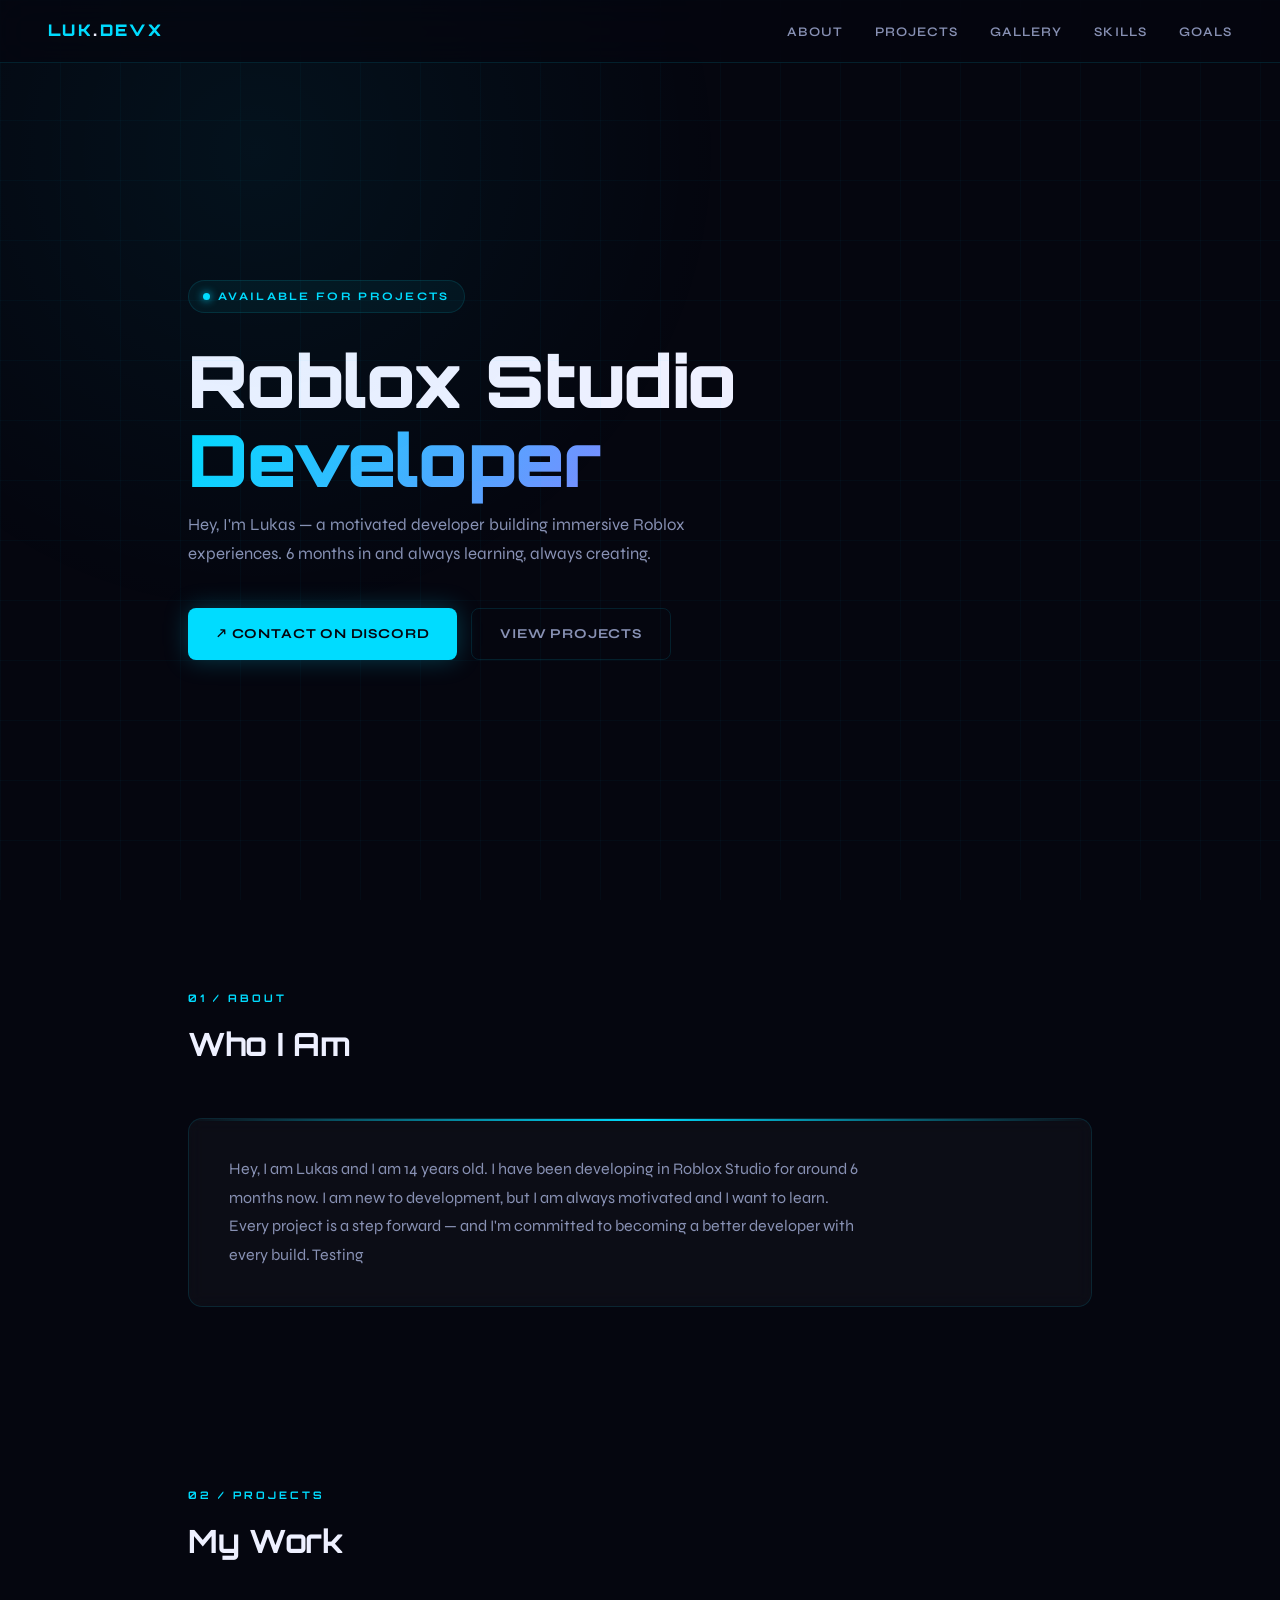
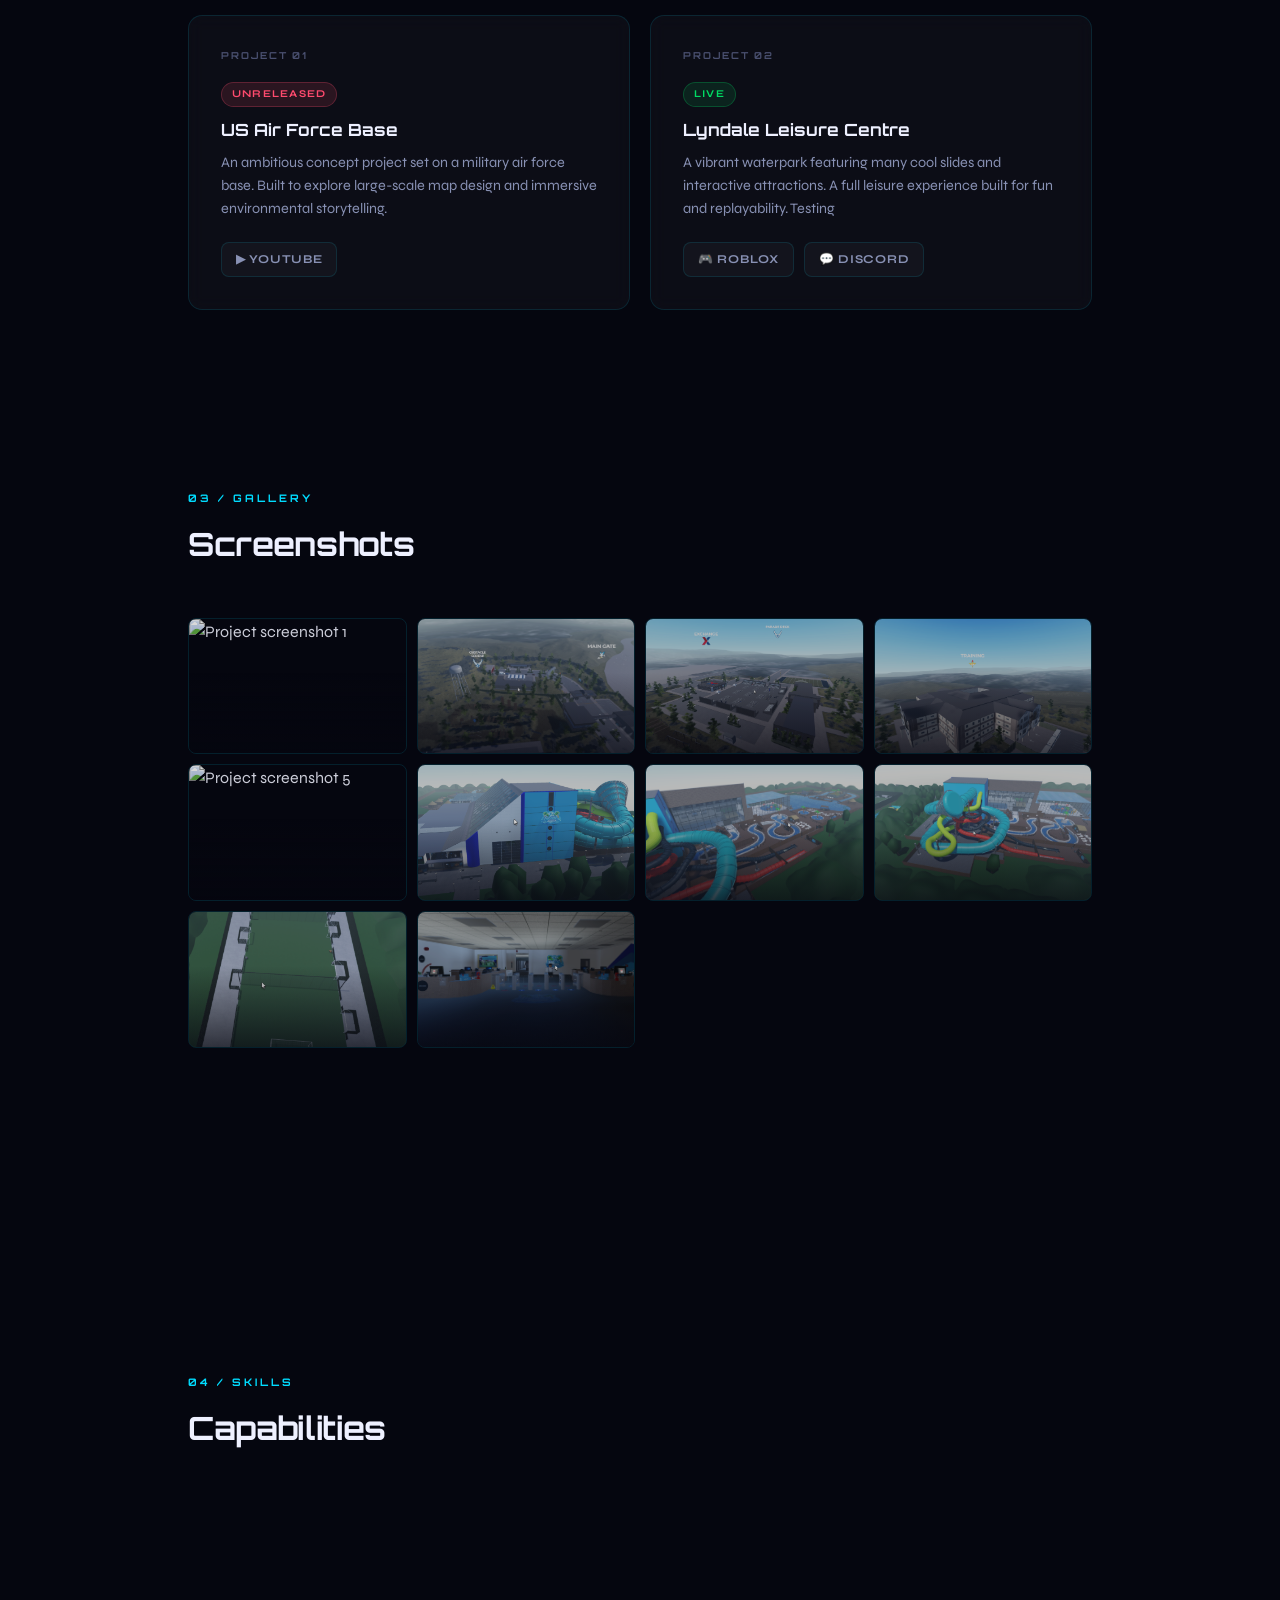
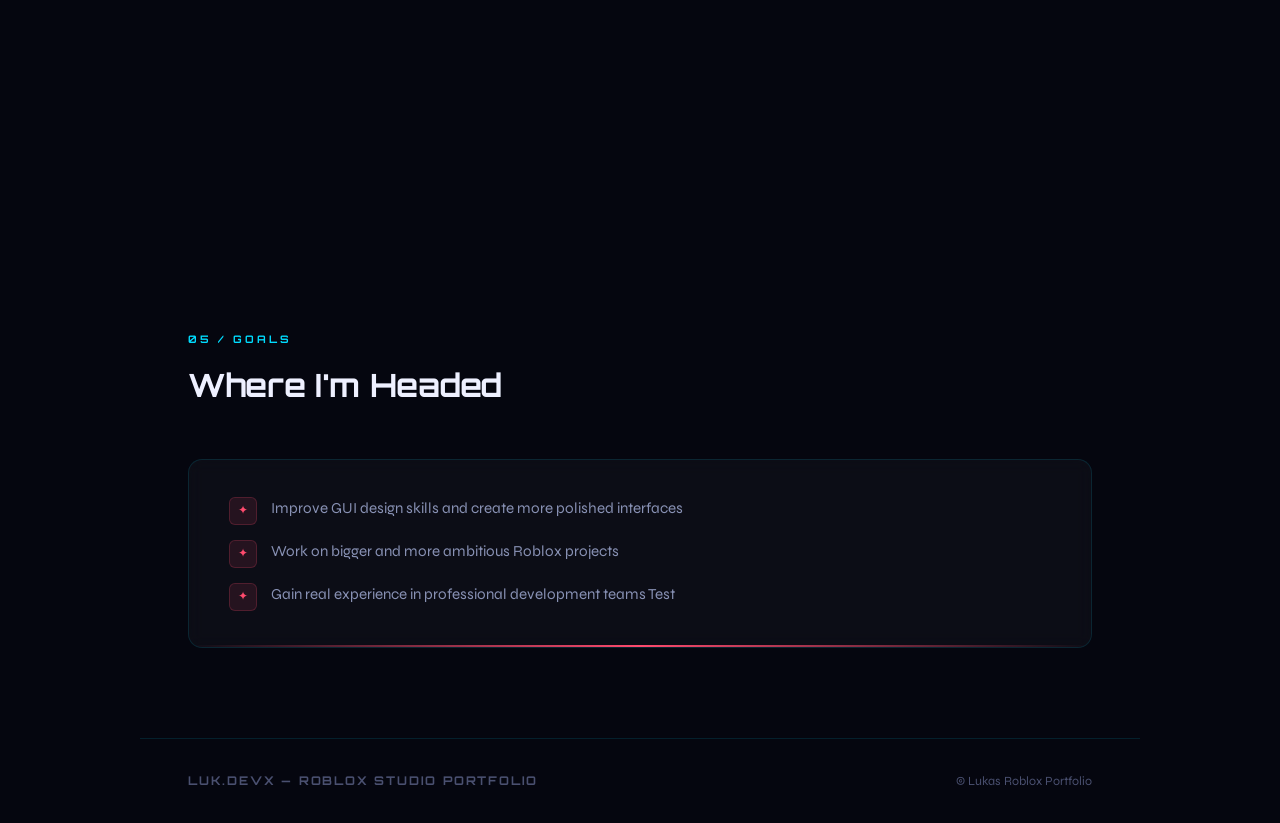
==== index.html @ 80e32799 "Admin Panel: update index.html — 30.5.2026, 16:37:38" ====
<!DOCTYPE html>
<html lang="en">
<head>
  <meta charset="UTF-8" />
  <meta name="viewport" content="width=device-width, initial-scale=1.0" />
  <title>LUK.DEVX</title>
  <link rel="stylesheet" href="styles.css" />
</head>
<body>

  <!-- Navigation -->
  <nav>
    <div class="nav-logo">LUK<span>.</span>DEVX</div>
    <ul class="nav-links">
      <li><a href="#about">About</a></li>
      <li><a href="#projects">Projects</a></li>
      <li><a href="#gallery">Gallery</a></li>
      <li><a href="#skills">Skills</a></li>
      <li><a href="#goals">Goals</a></li>
    </ul>
  </nav>

  <!-- Hero -->
  <div class="hero">
    <div class="hero-badge">Available for Projects</div>
    <h1>Roblox Studio<br><span class="highlight">Developer</span></h1>
    <p class="hero-sub">
      Hey, I'm Lukas — a motivated developer building immersive Roblox experiences.
      6 months in and always learning, always creating.
    </p>
    <div class="hero-cta">
      <a href="https://discord.com/users/1474121522376347861" target="_blank" class="btn btn-primary">
        ↗ Contact on Discord
      </a>
      <a href="#projects" class="btn btn-ghost">View Projects</a>
    </div>
  </div>

  <!-- About -->
  <section id="about">
    <div class="section-label">01 / About</div>
    <h2 class="section-title">Who I Am</h2>
    <div class="about-card reveal">
      <p>
        Hey, I am Lukas and I am 14 years old. I have been developing in Roblox Studio for around 6 months now. I am new to development, but I am always motivated and I want to learn. Every project is a step forward — and I'm committed to becoming a better developer with every build. Testing
      </p>
    </div>
  </section>

  <!-- Projects -->
  <section id="projects">
    <div class="section-label">02 / Projects</div>
    <h2 class="section-title">My Work</h2>
    <div class="projects-grid">

      <div class="project-card reveal">
        <div class="project-number">Project 01</div>
        <div class="project-status status-unreleased">Unreleased</div>
        <h3>US Air Force Base</h3>
        <p>An ambitious concept project set on a military air force base. Built to explore large-scale map design and immersive environmental storytelling.</p>
        <div class="project-links">
          <a href="https://youtu.be/t8nMdNApc6o?is=oT12YOR_n7XGS7JI" target="_blank" class="link-chip">▶ YouTube</a>
        </div>
      </div>

      <div class="project-card reveal">
        <div class="project-number">Project 02</div>
        <div class="project-status status-live">Live</div>
        <h3>Lyndale Leisure Centre</h3>
        <p>A vibrant waterpark featuring many cool slides and interactive attractions. A full leisure experience built for fun and replayability. Testing</p>
        <div class="project-links">
          <a href="https://www.roblox.com/share?code=e7cde0035ebd064c94f7192295b411d5&type=ExperienceDetails&stamp=1774806230069" target="_blank" class="link-chip">🎮 Roblox</a>
          <a href="https://discord.gg/x7XQ4q8MCt" target="_blank" class="link-chip">💬 Discord</a>
        </div>
      </div>

    </div>
  </section>

  <!-- Gallery -->
  <section id="gallery">
    <div class="section-label">03 / Gallery</div>
    <h2 class="section-title">Screenshots</h2>
    <div class="gallery-grid">
      <div class="gallery-item reveal" onclick="openLightbox('https://lukas-56376.github.io/Roblox_Studio_Portfolio/project1.png')">
        <img src="https://lukas-56376.github.io/Roblox_Studio_Portfolio/project1.png" alt="Project screenshot 1" loading="lazy" />
      </div>
      <div class="gallery-item reveal" onclick="openLightbox('https://lukas-56376.github.io/Roblox_Studio_Portfolio/project2.png')">
        <img src="https://lukas-56376.github.io/Roblox_Studio_Portfolio/project2.png" alt="Project screenshot 2" loading="lazy" />
      </div>
      <div class="gallery-item reveal" onclick="openLightbox('https://lukas-56376.github.io/Roblox_Studio_Portfolio/project3.png')">
        <img src="https://lukas-56376.github.io/Roblox_Studio_Portfolio/project3.png" alt="Project screenshot 3" loading="lazy" />
      </div>
      <div class="gallery-item reveal" onclick="openLightbox('https://lukas-56376.github.io/Roblox_Studio_Portfolio/project4.png')">
        <img src="https://lukas-56376.github.io/Roblox_Studio_Portfolio/project4.png" alt="Project screenshot 4" loading="lazy" />
      </div>
      <div class="gallery-item reveal" onclick="openLightbox('https://lukas-56376.github.io/Roblox_Studio_Portfolio/project5.png')">
        <img src="https://lukas-56376.github.io/Roblox_Studio_Portfolio/project5.png" alt="Project screenshot 5" loading="lazy" />
      </div>
      <div class="gallery-item reveal" onclick="openLightbox('https://lukas-56376.github.io/Roblox_Studio_Portfolio/project6.png')">
        <img src="https://lukas-56376.github.io/Roblox_Studio_Portfolio/project6.png" alt="Project screenshot 6" loading="lazy" />
      </div>
      <div class="gallery-item reveal" onclick="openLightbox('https://lukas-56376.github.io/Roblox_Studio_Portfolio/project7.png')">
        <img src="https://lukas-56376.github.io/Roblox_Studio_Portfolio/project7.png" alt="Project screenshot 7" loading="lazy" />
      </div>
      <div class="gallery-item reveal" onclick="openLightbox('https://lukas-56376.github.io/Roblox_Studio_Portfolio/project8.png')">
        <img src="https://lukas-56376.github.io/Roblox_Studio_Portfolio/project8.png" alt="Project screenshot 8" loading="lazy" />
      </div>
      <div class="gallery-item reveal" onclick="openLightbox('https://lukas-56376.github.io/Roblox_Studio_Portfolio/project9.png')">
        <img src="https://lukas-56376.github.io/Roblox_Studio_Portfolio/project9.png" alt="Project screenshot 9" loading="lazy" />
      </div>
      <div class="gallery-item reveal" onclick="openLightbox('https://lukas-56376.github.io/Roblox_Studio_Portfolio/project10.png')">
        <img src="https://lukas-56376.github.io/Roblox_Studio_Portfolio/project10.png" alt="Project screenshot 10" loading="lazy" />
      </div>
      <div class="gallery-item reveal" onclick="openLightbox('https://lukas-56376.github.io/Roblox_Studio_Portfolio/project11.png')">
        <img src="https://lukas-56376.github.io/Roblox_Studio_Portfolio/project11.png" alt="Project screenshot 11" loading="lazy" />
      </div>
      <div class="gallery-item reveal" onclick="openLightbox('https://lukas-56376.github.io/Roblox_Studio_Portfolio/project12.png')">
        <img src="https://lukas-56376.github.io/Roblox_Studio_Portfolio/project12.png" alt="Project screenshot 12" loading="lazy" />
      </div>
      <div class="gallery-item reveal" onclick="openLightbox('[data-uri]')">
        <img src="[data-uri]" alt="Project screenshot 13" loading="lazy" />
      </div>
    </div>
  </section>

  <!-- Skills -->
  <section id="skills">
    <div class="section-label">04 / Skills</div>
    <h2 class="section-title">Capabilities</h2>
    <div class="skills-layout">

      <div class="skills-group reveal">
        <h3>Core Skills</h3>
        <div class="skill-list">
          <div class="skill-item">Building</div>
          <div class="skill-item">Scripting</div>
          <div class="skill-item">Bug Fixing</div>
          <div class="skill-item">GUI Creation</div>
          <div class="skill-item">Test</div>
        </div>
      </div>

      <div class="skills-group reveal">
        <h3>Systems Setup</h3>
        <div class="system-tags">
          <span class="system-tag">Adonis</span>
          <span class="system-tag">DRS</span>
          <span class="system-tag">JSM</span>
          <span class="system-tag">EAS</span>
          <span class="system-tag">Ing</span>
        </div>
      </div>

    </div>
  </section>

  <!-- Goals -->
  <section id="goals">
    <div class="section-label">05 / Goals</div>
    <h2 class="section-title">Where I'm Headed</h2>
    <div class="goals-card reveal">
      <div class="goals-list">
        <div class="goal-item">
          <div class="goal-icon">✦</div>
          Improve GUI design skills and create more polished interfaces
        </div>
        <div class="goal-item">
          <div class="goal-icon">✦</div>
          Work on bigger and more ambitious Roblox projects
        </div>
        <div class="goal-item">
          <div class="goal-icon">✦</div>
          Gain real experience in professional development teams Test
        </div>
      </div>
    </div>
  </section>

  <!-- Footer -->
  <footer>
    <div class="footer-logo">LUK.DEVX — Roblox Studio Portfolio</div>
    <div class="footer-copy">© Lukas Roblox Portfolio</div>
  </footer>

  <!-- Lightbox -->
  <div class="lightbox" id="lightbox" onclick="closeLightbox()">
    <button class="lightbox-close" onclick="closeLightbox()">✕</button>
    <img id="lightbox-img" src="" alt="Gallery image" />
  </div>

  <script>
    // Scroll reveal
    const observer = new IntersectionObserver((entries) => {
      entries.forEach((e, i) => {
        if (e.isIntersecting) {
          setTimeout(() => e.target.classList.add('visible'), i * 60);
        }
      });
    }, { threshold: 0.1 });

    document.querySelectorAll('.reveal').forEach(el => observer.observe(el));

    // Lightbox
    function openLightbox(src) {
      document.getElementById('lightbox-img').src = src;
      document.getElementById('lightbox').classList.add('active');
    }
    function closeLightbox() {
      document.getElementById('lightbox').classList.remove('active');
    }
    document.addEventListener('keydown', e => {
      if (e.key === 'Escape') closeLightbox();
    });
  </script>

</body>
</html>
---- styles.css ----
@import url('https://fonts.googleapis.com/css2?family=Orbitron:wght@400;600;700;900&family=Syne:wght@400;500;600;700&display=swap');

/* ── Variables ── */
:root {
  --bg-primary: #05060f;
  --bg-secondary: #0c0e1e;
  --bg-card: rgba(255, 255, 255, 0.03);
  --border: rgba(0, 220, 255, 0.12);
  --accent: #00dcff;
  --accent-2: #ff4b6e;
  --accent-glow: rgba(0, 220, 255, 0.25);
  --text-primary: #eef0ff;
  --text-secondary: #8891b4;
  --text-muted: #4a5070;
  --radius: 14px;
  --radius-sm: 8px;
}

/* ── Reset & Base ── */
*, *::before, *::after { box-sizing: border-box; margin: 0; padding: 0; }
html { scroll-behavior: smooth; }
body {
  font-family: 'Syne', sans-serif;
  background-color: var(--bg-primary);
  color: var(--text-primary);
  overflow-x: hidden;
  line-height: 1.6;
}

/* ── Background Grid ── */
body::before {
  content: '';
  position: fixed;
  inset: 0;
  background-image:
    linear-gradient(rgba(0, 220, 255, 0.03) 1px, transparent 1px),
    linear-gradient(90deg, rgba(0, 220, 255, 0.03) 1px, transparent 1px);
  background-size: 60px 60px;
  pointer-events: none;
  z-index: 0;
}

body::after {
  content: '';
  position: fixed;
  top: -40%;
  left: -20%;
  width: 80vw;
  height: 80vw;
  background: radial-gradient(circle, rgba(0, 220, 255, 0.06) 0%, transparent 65%);
  pointer-events: none;
  z-index: 0;
  animation: pulse-orb 8s ease-in-out infinite alternate;
}

@keyframes pulse-orb {
  from { transform: translate(0, 0) scale(1); }
  to   { transform: translate(5%, 8%) scale(1.1); }
}

/* ── Navigation ── */
nav {
  position: fixed;
  top: 0; left: 0; right: 0;
  z-index: 100;
  display: flex;
  align-items: center;
  justify-content: space-between;
  padding: 18px 48px;
  background: rgba(5, 6, 15, 0.75);
  backdrop-filter: blur(18px);
  border-bottom: 1px solid var(--border);
}

.nav-logo {
  font-family: 'Orbitron', sans-serif;
  font-weight: 900;
  font-size: 1rem;
  letter-spacing: 0.15em;
  color: var(--accent);
  text-transform: uppercase;
}
.nav-logo span { color: var(--text-primary); }

.nav-links { display: flex; gap: 32px; list-style: none; }
.nav-links a {
  font-size: 0.82rem;
  font-weight: 600;
  letter-spacing: 0.08em;
  text-transform: uppercase;
  color: var(--text-secondary);
  text-decoration: none;
  transition: color 0.2s;
}
.nav-links a:hover { color: var(--accent); }

/* ── Hero ── */
.hero {
  min-height: 100vh;
  display: flex;
  flex-direction: column;
  justify-content: center;
  padding: 120px 48px 80px;
  max-width: 1000px;
  margin: 0 auto;
}

.hero-badge {
  display: inline-flex;
  align-items: center;
  gap: 8px;
  font-size: 0.72rem;
  font-weight: 700;
  letter-spacing: 0.2em;
  text-transform: uppercase;
  color: var(--accent);
  border: 1px solid var(--border);
  padding: 6px 14px;
  border-radius: 100px;
  margin-bottom: 28px;
  width: fit-content;
  background: rgba(0, 220, 255, 0.05);
}
.hero-badge::before {
  content: '';
  width: 7px; height: 7px;
  border-radius: 50%;
  background: var(--accent);
  box-shadow: 0 0 8px var(--accent);
  animation: blink 2s ease-in-out infinite;
}

@keyframes blink {
  0%, 100% { opacity: 1; }
  50% { opacity: 0.2; }
}

.hero h1 {
  font-family: 'Orbitron', sans-serif;
  font-size: clamp(2.4rem, 6vw, 4.5rem);
  font-weight: 900;
  line-height: 1.1;
  letter-spacing: -0.01em;
  margin-bottom: 12px;
}
.hero h1 .highlight {
  color: transparent;
  -webkit-background-clip: text;
  background-clip: text;
  background-image: linear-gradient(120deg, var(--accent), #7b8cff);
}
.hero-sub {
  font-size: 1.05rem;
  color: var(--text-secondary);
  max-width: 520px;
  margin-bottom: 40px;
  line-height: 1.7;
}

.btn {
  display: inline-flex;
  align-items: center;
  gap: 8px;
  font-family: 'Syne', sans-serif;
  font-size: 0.85rem;
  font-weight: 700;
  letter-spacing: 0.06em;
  text-transform: uppercase;
  text-decoration: none;
  padding: 14px 28px;
  border-radius: var(--radius-sm);
  transition: all 0.25s;
  cursor: pointer;
  position: relative;
  z-index: 2;
}
.btn-primary {
  background: var(--accent);
  color: var(--bg-primary);
  box-shadow: 0 0 24px var(--accent-glow);
}
.btn-primary:hover {
  background: #33e5ff;
  box-shadow: 0 0 40px var(--accent-glow);
  transform: translateY(-2px);
}
.btn-ghost {
  border: 1px solid var(--border);
  color: var(--text-secondary);
  background: transparent;
}
.btn-ghost:hover {
  border-color: var(--accent);
  color: var(--accent);
  transform: translateY(-2px);
}
.hero-cta { display: flex; gap: 14px; flex-wrap: wrap; }

/* ── Sections ── */
section {
  padding: 90px 48px;
  max-width: 1000px;
  margin: 0 auto;
}
.section-label {
  font-family: 'Orbitron', sans-serif;
  font-size: 0.65rem;
  font-weight: 700;
  letter-spacing: 0.3em;
  text-transform: uppercase;
  color: var(--accent);
  margin-bottom: 12px;
}
.section-title {
  font-family: 'Orbitron', sans-serif;
  font-size: clamp(1.5rem, 3vw, 2rem);
  font-weight: 700;
  margin-bottom: 48px;
  letter-spacing: -0.01em;
}

/* ── About Card ── */
.about-card {
  background: var(--bg-card);
  border: 1px solid var(--border);
  border-radius: var(--radius);
  padding: 36px 40px;
  backdrop-filter: blur(8px);
  position: relative;
  overflow: hidden;
}
.about-card::before {
  content: '';
  position: absolute;
  top: 0; left: 0; right: 0;
  height: 2px;
  background: linear-gradient(90deg, transparent, var(--accent), transparent);
  pointer-events: none;
}
.about-card p {
  font-size: 1rem;
  color: var(--text-secondary);
  line-height: 1.8;
  max-width: 640px;
}

/* ── Projects ── */
.projects-grid {
  display: grid;
  grid-template-columns: repeat(auto-fit, minmax(300px, 1fr));
  gap: 20px;
}

.project-card {
  background: var(--bg-card);
  border: 1px solid var(--border);
  border-radius: var(--radius);
  padding: 32px;
  backdrop-filter: blur(8px);
  transition: border-color 0.3s, transform 0.3s, box-shadow 0.3s;
  position: relative;
  overflow: hidden;
}

/* FIX: pointer-events: none verhindert, dass das Overlay Klicks blockiert */
.project-card::after {
  content: '';
  position: absolute;
  inset: 0;
  background: radial-gradient(circle at 50% 0%, rgba(0, 220, 255, 0.06), transparent 70%);
  opacity: 0;
  transition: opacity 0.4s;
  pointer-events: none;
}
.project-card:hover {
  border-color: rgba(0, 220, 255, 0.35);
  transform: translateY(-4px);
  box-shadow: 0 20px 60px rgba(0, 0, 0, 0.4);
}
.project-card:hover::after { opacity: 1; }

.project-number {
  font-family: 'Orbitron', sans-serif;
  font-size: 0.6rem;
  font-weight: 700;
  letter-spacing: 0.2em;
  color: var(--text-muted);
  text-transform: uppercase;
  margin-bottom: 16px;
}
.project-status {
  display: inline-block;
  font-size: 0.65rem;
  font-weight: 700;
  letter-spacing: 0.12em;
  text-transform: uppercase;
  padding: 3px 10px;
  border-radius: 100px;
  margin-bottom: 12px;
}
.status-unreleased {
  background: rgba(255, 75, 110, 0.12);
  color: var(--accent-2);
  border: 1px solid rgba(255, 75, 110, 0.25);
}
.status-live {
  background: rgba(0, 220, 100, 0.1);
  color: #00dc64;
  border: 1px solid rgba(0, 220, 100, 0.25);
}
.project-card h3 {
  font-family: 'Orbitron', sans-serif;
  font-size: 1.05rem;
  font-weight: 700;
  margin-bottom: 10px;
  line-height: 1.3;
}
.project-card p {
  font-size: 0.9rem;
  color: var(--text-secondary);
  margin-bottom: 22px;
  line-height: 1.6;
}

/* FIX: z-index: 2 stellt sicher, dass Links über dem Overlay liegen */
.project-links {
  display: flex;
  gap: 10px;
  flex-wrap: wrap;
  position: relative;
  z-index: 2;
}

.link-chip {
  display: inline-flex;
  align-items: center;
  gap: 6px;
  font-size: 0.75rem;
  font-weight: 700;
  letter-spacing: 0.06em;
  text-transform: uppercase;
  text-decoration: none;
  padding: 7px 14px;
  border-radius: var(--radius-sm);
  border: 1px solid var(--border);
  color: var(--text-secondary);
  background: rgba(255,255,255,0.03);
  transition: all 0.2s;
  cursor: pointer;
  position: relative;
  z-index: 2;
}
.link-chip:hover {
  border-color: var(--accent);
  color: var(--accent);
  background: rgba(0, 220, 255, 0.07);
}

/* ── Gallery ── */
.gallery-grid {
  display: grid;
  grid-template-columns: repeat(4, 1fr);
  gap: 10px;
}
.gallery-item {
  aspect-ratio: 16/10;
  border-radius: var(--radius-sm);
  overflow: hidden;
  border: 1px solid var(--border);
  position: relative;
  cursor: pointer;
}
.gallery-item img {
  width: 100%; height: 100%;
  object-fit: cover;
  transition: transform 0.5s ease, filter 0.4s;
  filter: brightness(0.85) saturate(0.9);
}
.gallery-item:hover img {
  transform: scale(1.07);
  filter: brightness(1) saturate(1.1);
}
.gallery-item::after {
  content: '';
  position: absolute;
  inset: 0;
  background: linear-gradient(180deg, transparent 40%, rgba(5,6,15,0.7) 100%);
  pointer-events: none;
}

/* ── Skills ── */
.skills-layout {
  display: grid;
  grid-template-columns: 1fr 1fr;
  gap: 20px;
}
.skills-group {
  background: var(--bg-card);
  border: 1px solid var(--border);
  border-radius: var(--radius);
  padding: 28px 32px;
  backdrop-filter: blur(8px);
}
.skills-group h3 {
  font-family: 'Orbitron', sans-serif;
  font-size: 0.7rem;
  font-weight: 700;
  letter-spacing: 0.25em;
  text-transform: uppercase;
  color: var(--accent);
  margin-bottom: 18px;
}
.skill-list { display: flex; flex-direction: column; gap: 10px; }
.skill-item {
  display: flex;
  align-items: center;
  gap: 12px;
  font-size: 0.9rem;
  color: var(--text-secondary);
  font-weight: 500;
}
.skill-item::before {
  content: '';
  width: 6px; height: 6px;
  border-radius: 50%;
  background: var(--accent);
  flex-shrink: 0;
  box-shadow: 0 0 8px var(--accent);
}
.system-tags { display: flex; flex-wrap: wrap; gap: 8px; margin-top: 4px; }
.system-tag {
  font-size: 0.8rem;
  font-weight: 700;
  letter-spacing: 0.08em;
  padding: 6px 14px;
  border-radius: var(--radius-sm);
  background: rgba(123, 140, 255, 0.1);
  border: 1px solid rgba(123, 140, 255, 0.2);
  color: #9aaeff;
}

/* ── Goals ── */
.goals-card {
  background: var(--bg-card);
  border: 1px solid var(--border);
  border-radius: var(--radius);
  padding: 36px 40px;
  backdrop-filter: blur(8px);
  position: relative;
  overflow: hidden;
}
.goals-card::before {
  content: '';
  position: absolute;
  bottom: 0; left: 0; right: 0;
  height: 2px;
  background: linear-gradient(90deg, transparent, var(--accent-2), transparent);
  pointer-events: none;
}
.goals-list { display: flex; flex-direction: column; gap: 14px; }
.goal-item {
  display: flex;
  align-items: flex-start;
  gap: 14px;
  font-size: 0.95rem;
  color: var(--text-secondary);
  line-height: 1.6;
}
.goal-icon {
  width: 28px; height: 28px;
  border-radius: 6px;
  background: rgba(255, 75, 110, 0.1);
  border: 1px solid rgba(255, 75, 110, 0.2);
  display: flex;
  align-items: center;
  justify-content: center;
  font-size: 0.75rem;
  flex-shrink: 0;
  margin-top: 1px;
  color: var(--accent-2);
}

/* ── Footer ── */
footer {
  border-top: 1px solid var(--border);
  padding: 32px 48px;
  max-width: 1000px;
  margin: 0 auto;
  display: flex;
  align-items: center;
  justify-content: space-between;
  flex-wrap: wrap;
  gap: 12px;
}
.footer-logo {
  font-family: 'Orbitron', sans-serif;
  font-size: 0.75rem;
  font-weight: 700;
  letter-spacing: 0.15em;
  color: var(--text-muted);
  text-transform: uppercase;
}
.footer-copy { font-size: 0.78rem; color: var(--text-muted); }

/* ── Lightbox ── */
.lightbox {
  display: none;
  position: fixed;
  inset: 0;
  z-index: 200;
  background: rgba(5, 6, 15, 0.95);
  backdrop-filter: blur(16px);
  align-items: center;
  justify-content: center;
}
.lightbox.active { display: flex; }
.lightbox img {
  max-width: 90vw;
  max-height: 85vh;
  border-radius: var(--radius);
  border: 1px solid var(--border);
  object-fit: contain;
}
.lightbox-close {
  position: absolute;
  top: 24px; right: 28px;
  font-size: 1.5rem;
  color: var(--text-secondary);
  cursor: pointer;
  background: none;
  border: none;
  line-height: 1;
  transition: color 0.2s;
}
.lightbox-close:hover { color: var(--accent); }

/* ── Reveal Animation ── */
.reveal {
  opacity: 0;
  transform: translateY(28px);
  transition: opacity 0.7s ease, transform 0.7s ease;
}
.reveal.visible { opacity: 1; transform: translateY(0); }

/* ── Responsive ── */
@media (max-width: 768px) {
  nav { padding: 16px 22px; }
  .nav-links { display: none; }
  .hero { padding: 110px 22px 60px; }
  section { padding: 60px 22px; }
  .gallery-grid { grid-template-columns: repeat(2, 1fr); }
  .skills-layout { grid-template-columns: 1fr; }
  footer { padding: 28px 22px; }
}
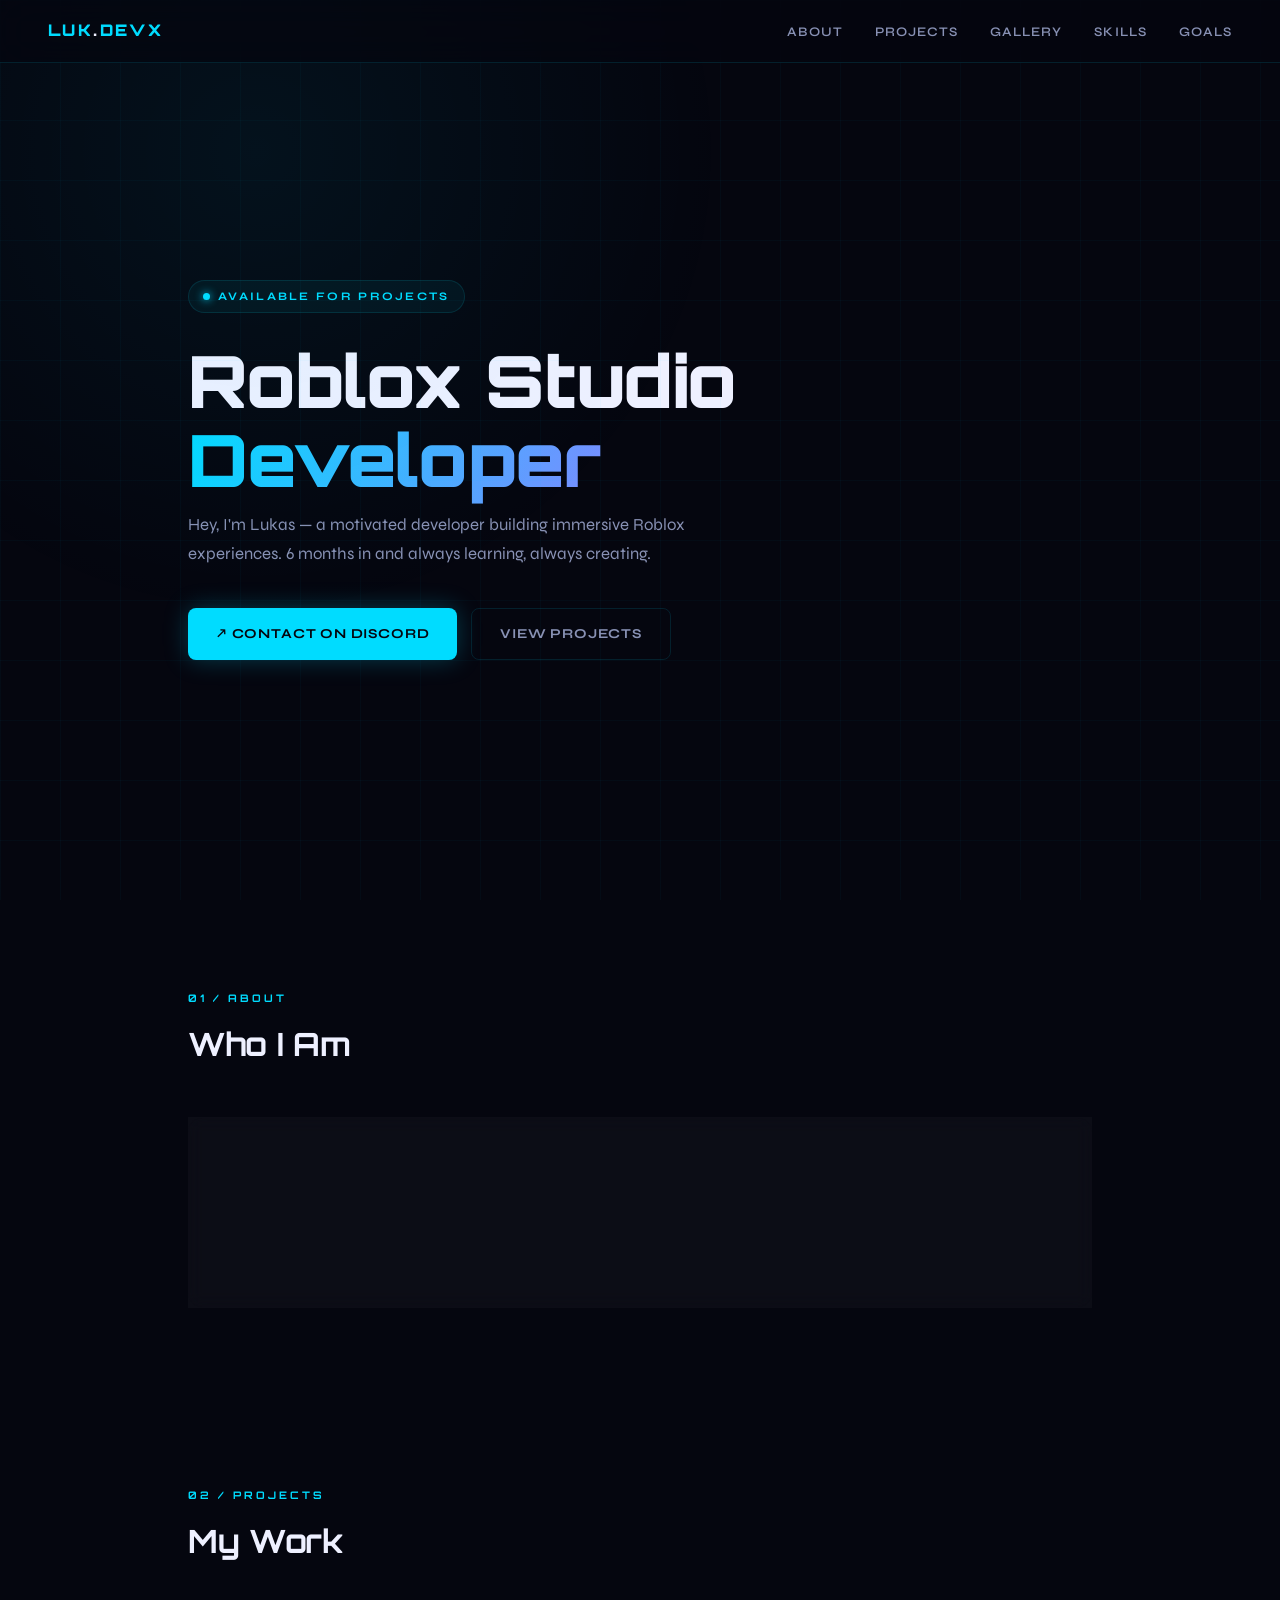
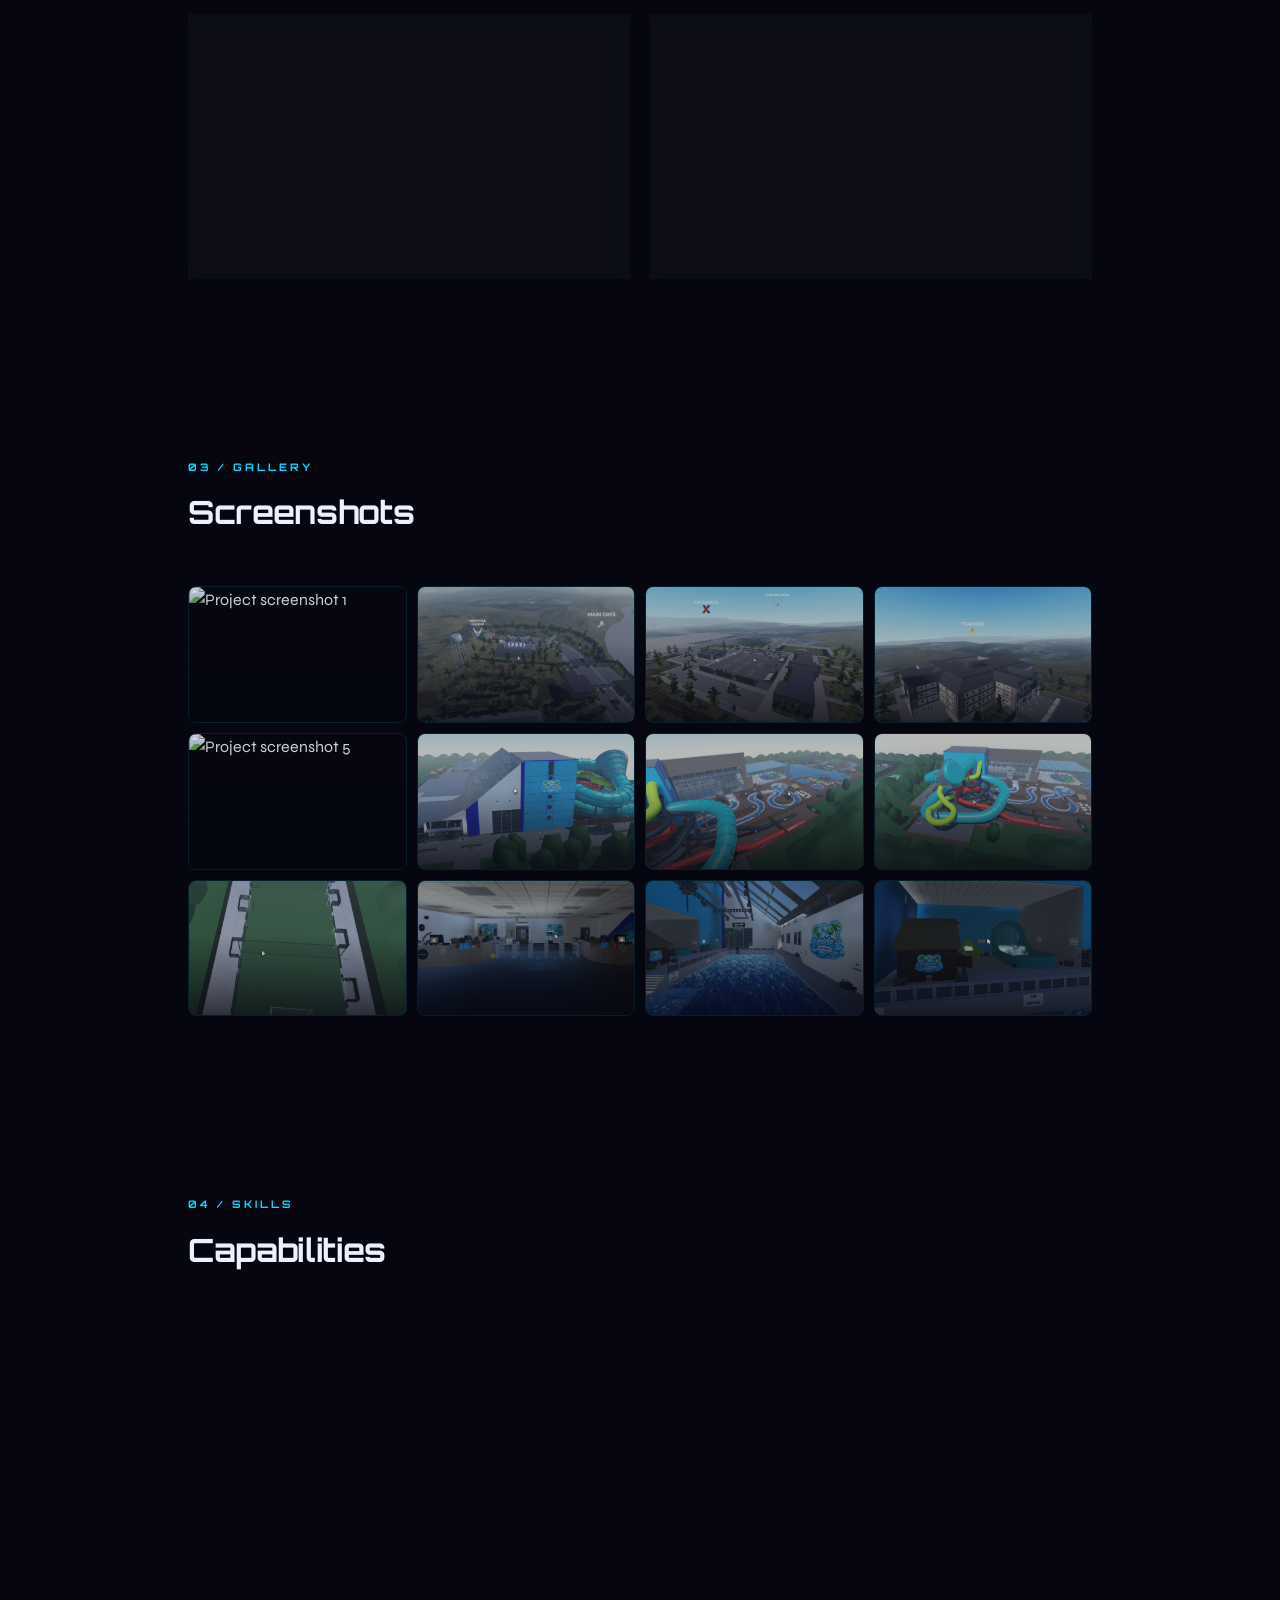
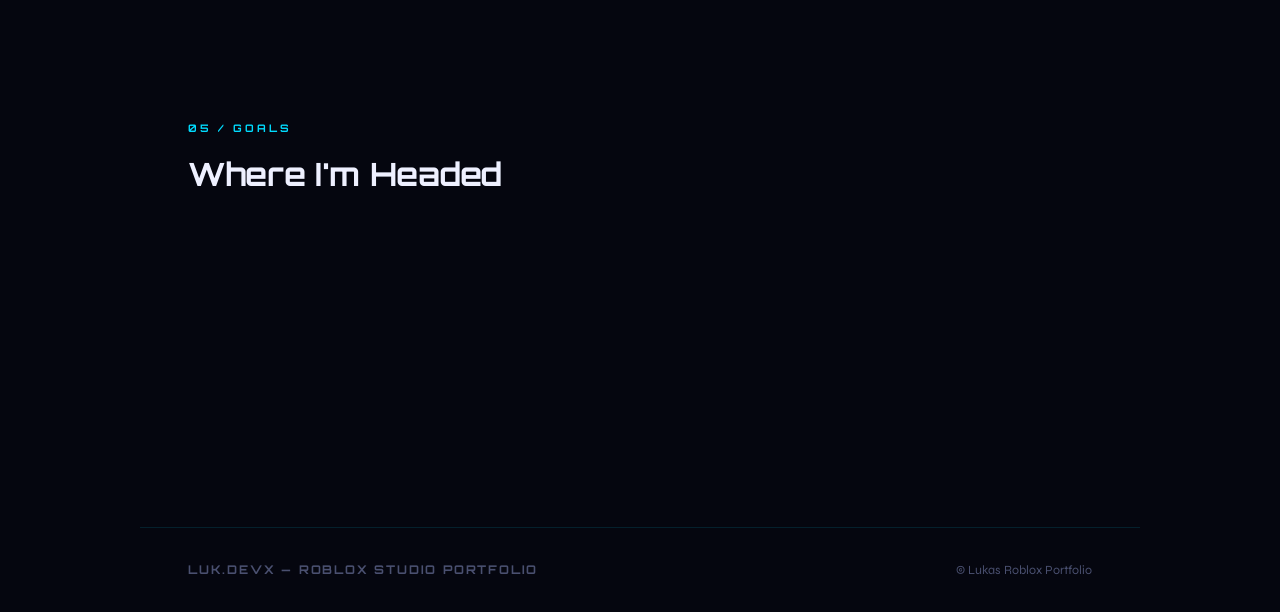
==== commit 89e52e27: "Admin Panel: update index.html — 30.5.2026, 16:40:43" ====
--- a/index.html
+++ b/index.html
@@ -42,7 +42,7 @@
     <h2 class="section-title">Who I Am</h2>
     <div class="about-card reveal">
       <p>
-        Hey, I am Lukas and I am 14 years old. I have been developing in Roblox Studio for around 6 months now. I am new to development, but I am always motivated and I want to learn. Every project is a step forward — and I'm committed to becoming a better developer with every build. Testing
+        Hey, I am Lukas and I am 14 years old. I have been developing in Roblox Studio for around 6 months now. I am new to development, but I am always motivated and I want to learn. Every project is a step forward — and I'm committed to becoming a better developer with every build.
       </p>
     </div>
   </section>
@@ -54,7 +54,7 @@
     <div class="projects-grid">
 
       <div class="project-card reveal">
-        <div class="project-number">Project 01</div>
+        
         <div class="project-status status-unreleased">Unreleased</div>
         <h3>US Air Force Base</h3>
         <p>An ambitious concept project set on a military air force base. Built to explore large-scale map design and immersive environmental storytelling.</p>
@@ -64,10 +64,10 @@
       </div>
 
       <div class="project-card reveal">
-        <div class="project-number">Project 02</div>
+        
         <div class="project-status status-live">Live</div>
         <h3>Lyndale Leisure Centre</h3>
-        <p>A vibrant waterpark featuring many cool slides and interactive attractions. A full leisure experience built for fun and replayability. Testing</p>
+        <p>A vibrant waterpark featuring many cool slides and interactive attractions. A full leisure experience built for fun and replayability.</p>
         <div class="project-links">
           <a href="https://www.roblox.com/share?code=e7cde0035ebd064c94f7192295b411d5&type=ExperienceDetails&stamp=1774806230069" target="_blank" class="link-chip">🎮 Roblox</a>
           <a href="https://discord.gg/x7XQ4q8MCt" target="_blank" class="link-chip">💬 Discord</a>
@@ -118,9 +118,6 @@
       <div class="gallery-item reveal" onclick="openLightbox('https://lukas-56376.github.io/Roblox_Studio_Portfolio/project12.png')">
         <img src="https://lukas-56376.github.io/Roblox_Studio_Portfolio/project12.png" alt="Project screenshot 12" loading="lazy" />
       </div>
-      <div class="gallery-item reveal" onclick="openLightbox('[data-uri]')">
-        <img src="[data-uri]" alt="Project screenshot 13" loading="lazy" />
-      </div>
     </div>
   </section>
 
@@ -137,7 +134,6 @@
           <div class="skill-item">Scripting</div>
           <div class="skill-item">Bug Fixing</div>
           <div class="skill-item">GUI Creation</div>
-          <div class="skill-item">Test</div>
         </div>
       </div>
 
@@ -148,7 +144,6 @@
           <span class="system-tag">DRS</span>
           <span class="system-tag">JSM</span>
           <span class="system-tag">EAS</span>
-          <span class="system-tag">Ing</span>
         </div>
       </div>
 
@@ -171,7 +166,7 @@
         </div>
         <div class="goal-item">
           <div class="goal-icon">✦</div>
-          Gain real experience in professional development teams Test
+          Gain real experience in professional development teams
         </div>
       </div>
     </div>
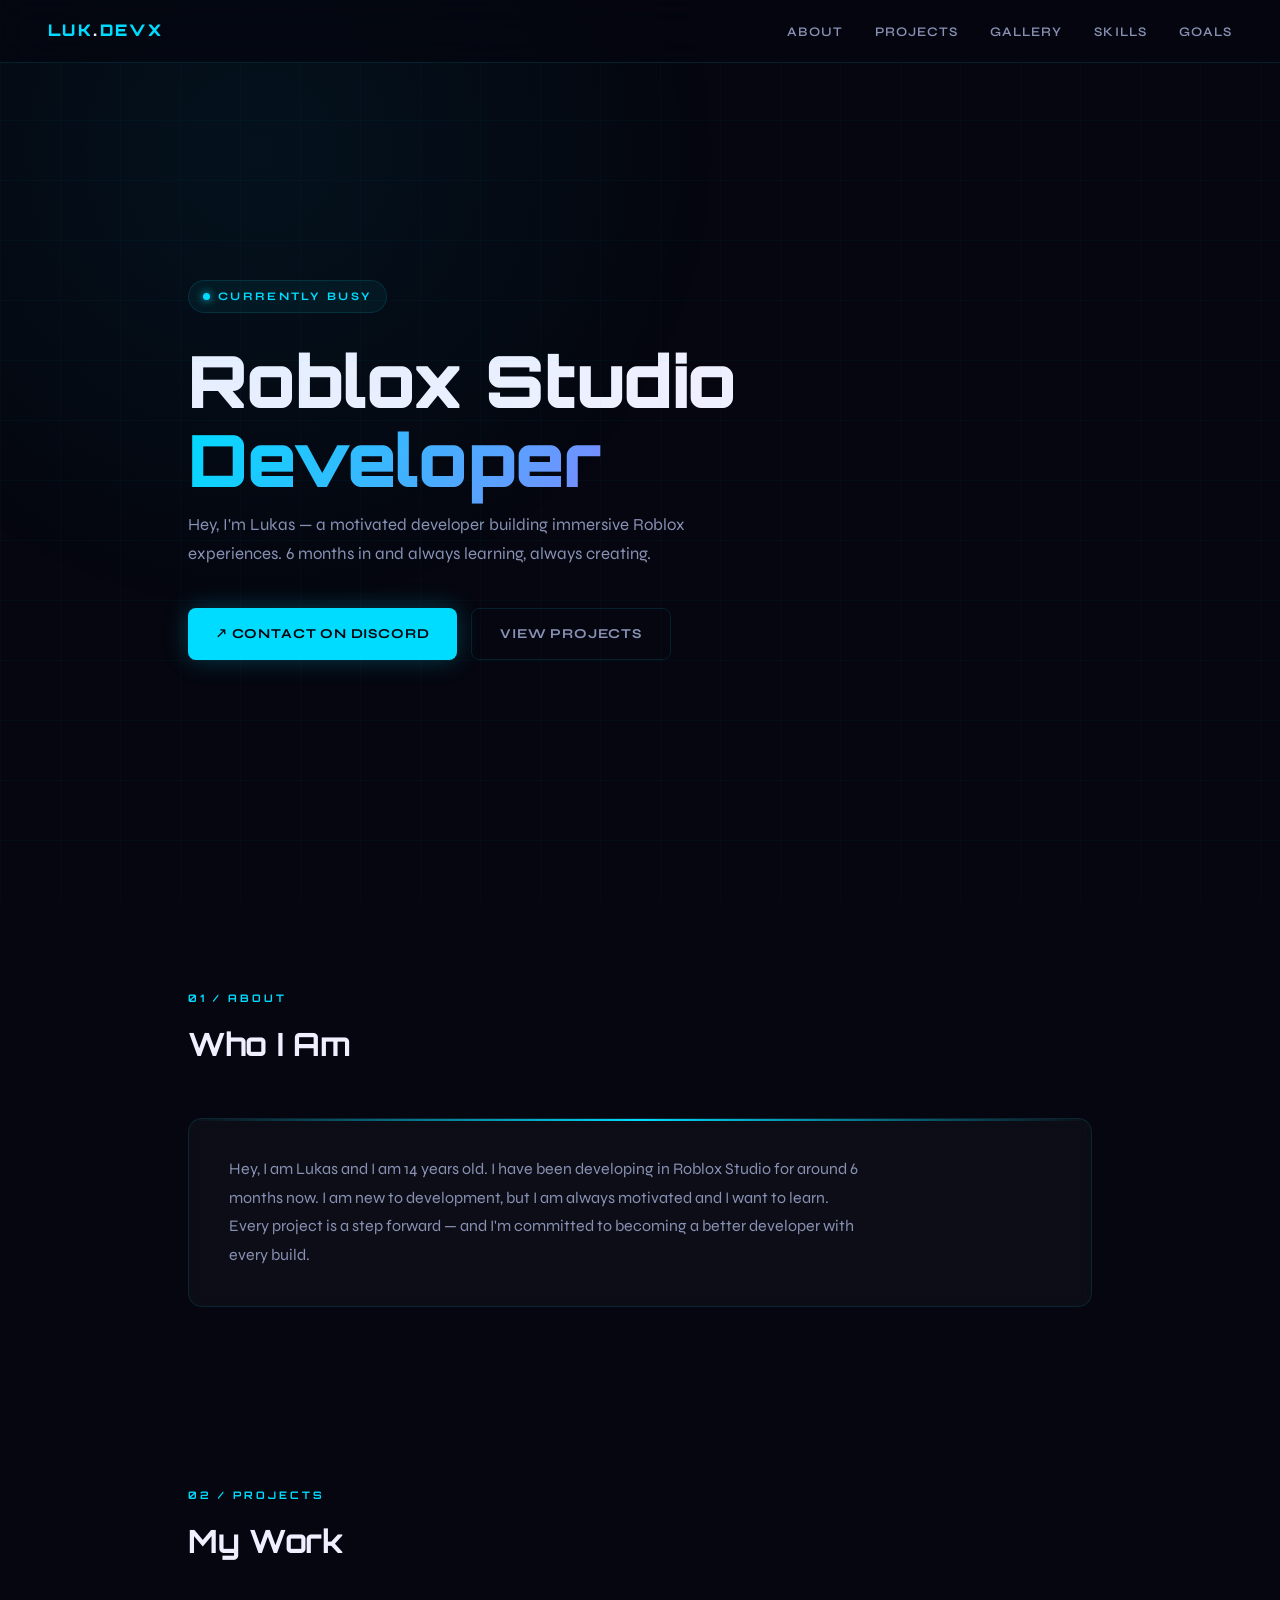
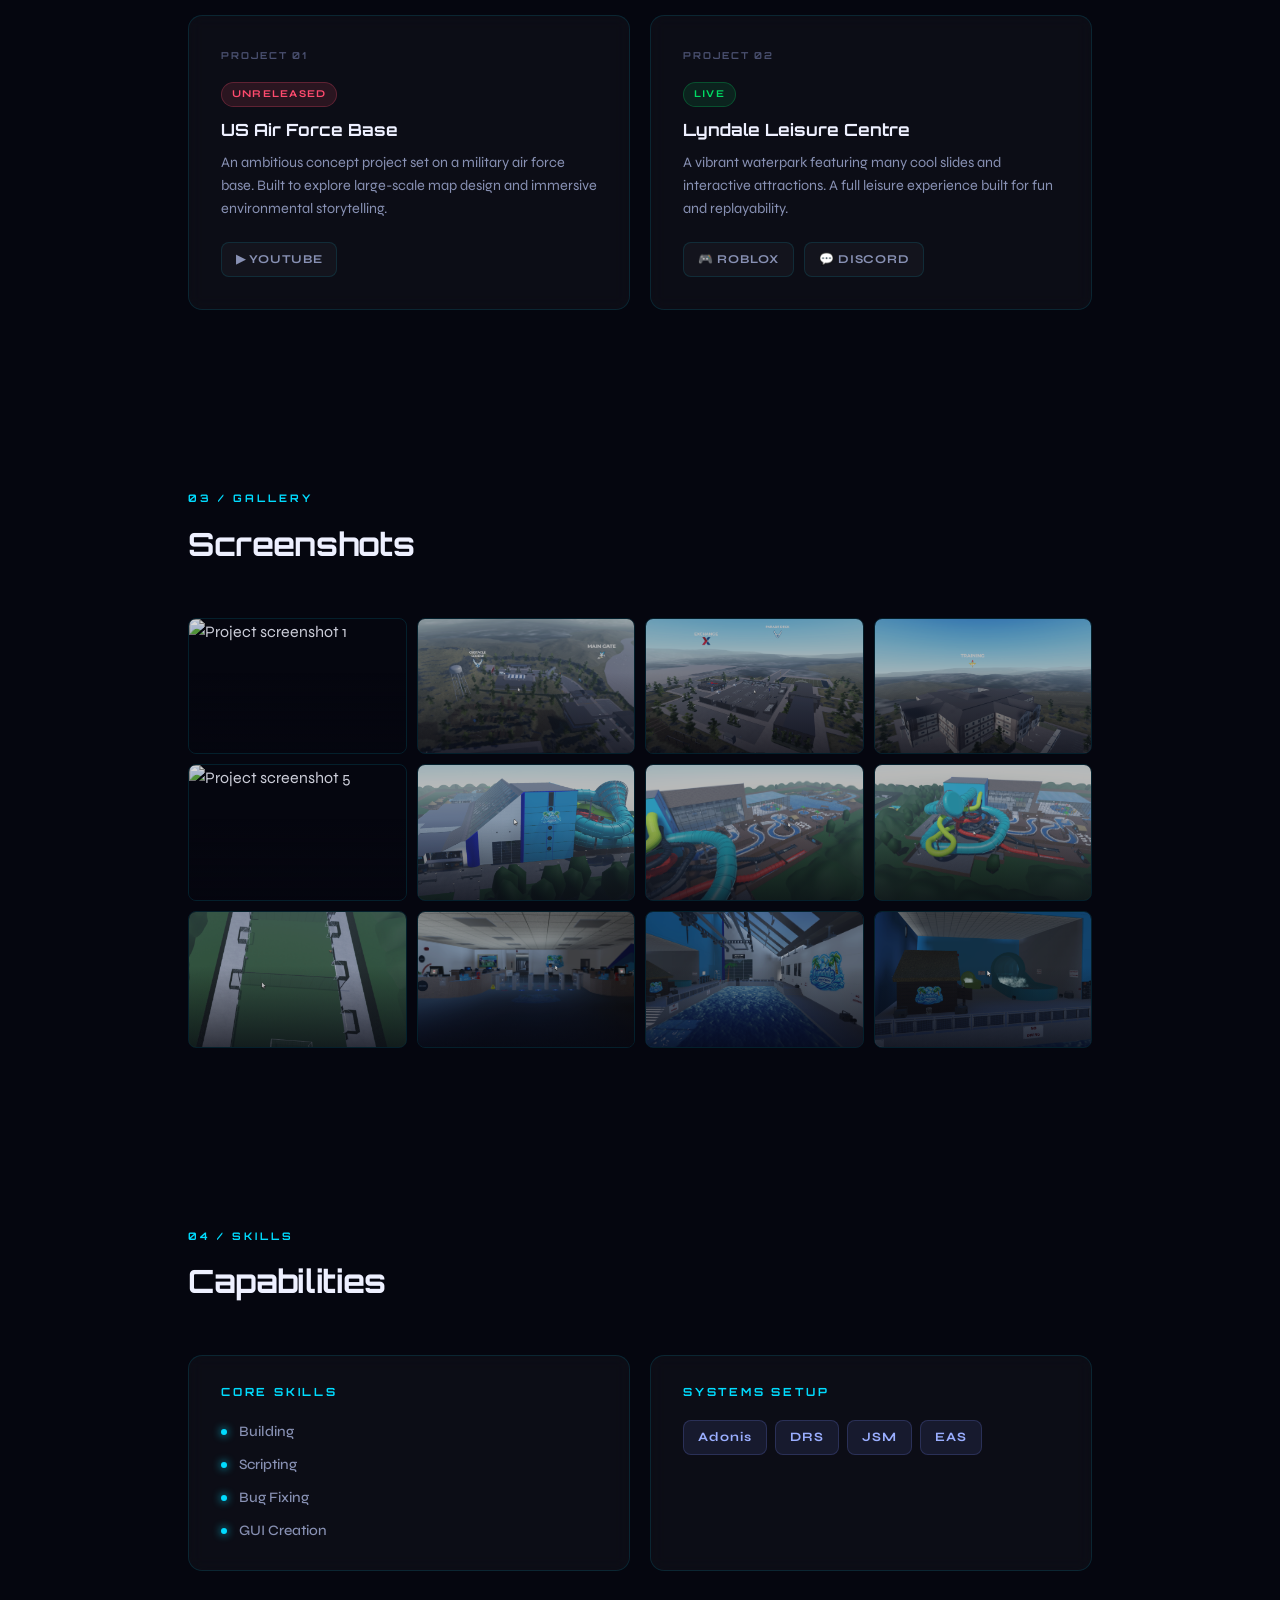
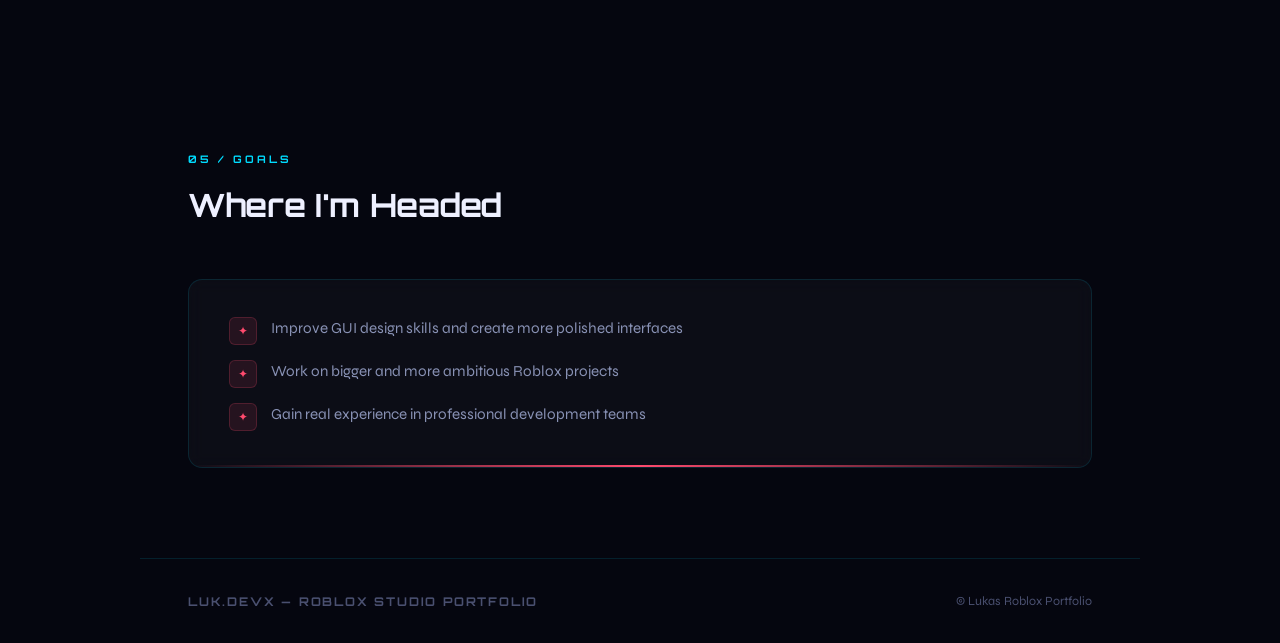
==== commit f51170fc: "Admin Panel: update index.html — 30.5.2026, 23:39:12" ====
--- a/index.html
+++ b/index.html
@@ -22,7 +22,7 @@
 
   <!-- Hero -->
   <div class="hero">
-    <div class="hero-badge">Available for Projects</div>
+    <div class="hero-badge">Currently Busy</div>
     <h1>Roblox Studio<br><span class="highlight">Developer</span></h1>
     <p class="hero-sub">
       Hey, I'm Lukas — a motivated developer building immersive Roblox experiences.
@@ -54,7 +54,7 @@
     <div class="projects-grid">
 
       <div class="project-card reveal">
-        
+        <div class="project-number">Project 01</div>
         <div class="project-status status-unreleased">Unreleased</div>
         <h3>US Air Force Base</h3>
         <p>An ambitious concept project set on a military air force base. Built to explore large-scale map design and immersive environmental storytelling.</p>
@@ -64,7 +64,7 @@
       </div>
 
       <div class="project-card reveal">
-        
+        <div class="project-number">Project 02</div>
         <div class="project-status status-live">Live</div>
         <h3>Lyndale Leisure Centre</h3>
         <p>A vibrant waterpark featuring many cool slides and interactive attractions. A full leisure experience built for fun and replayability.</p>
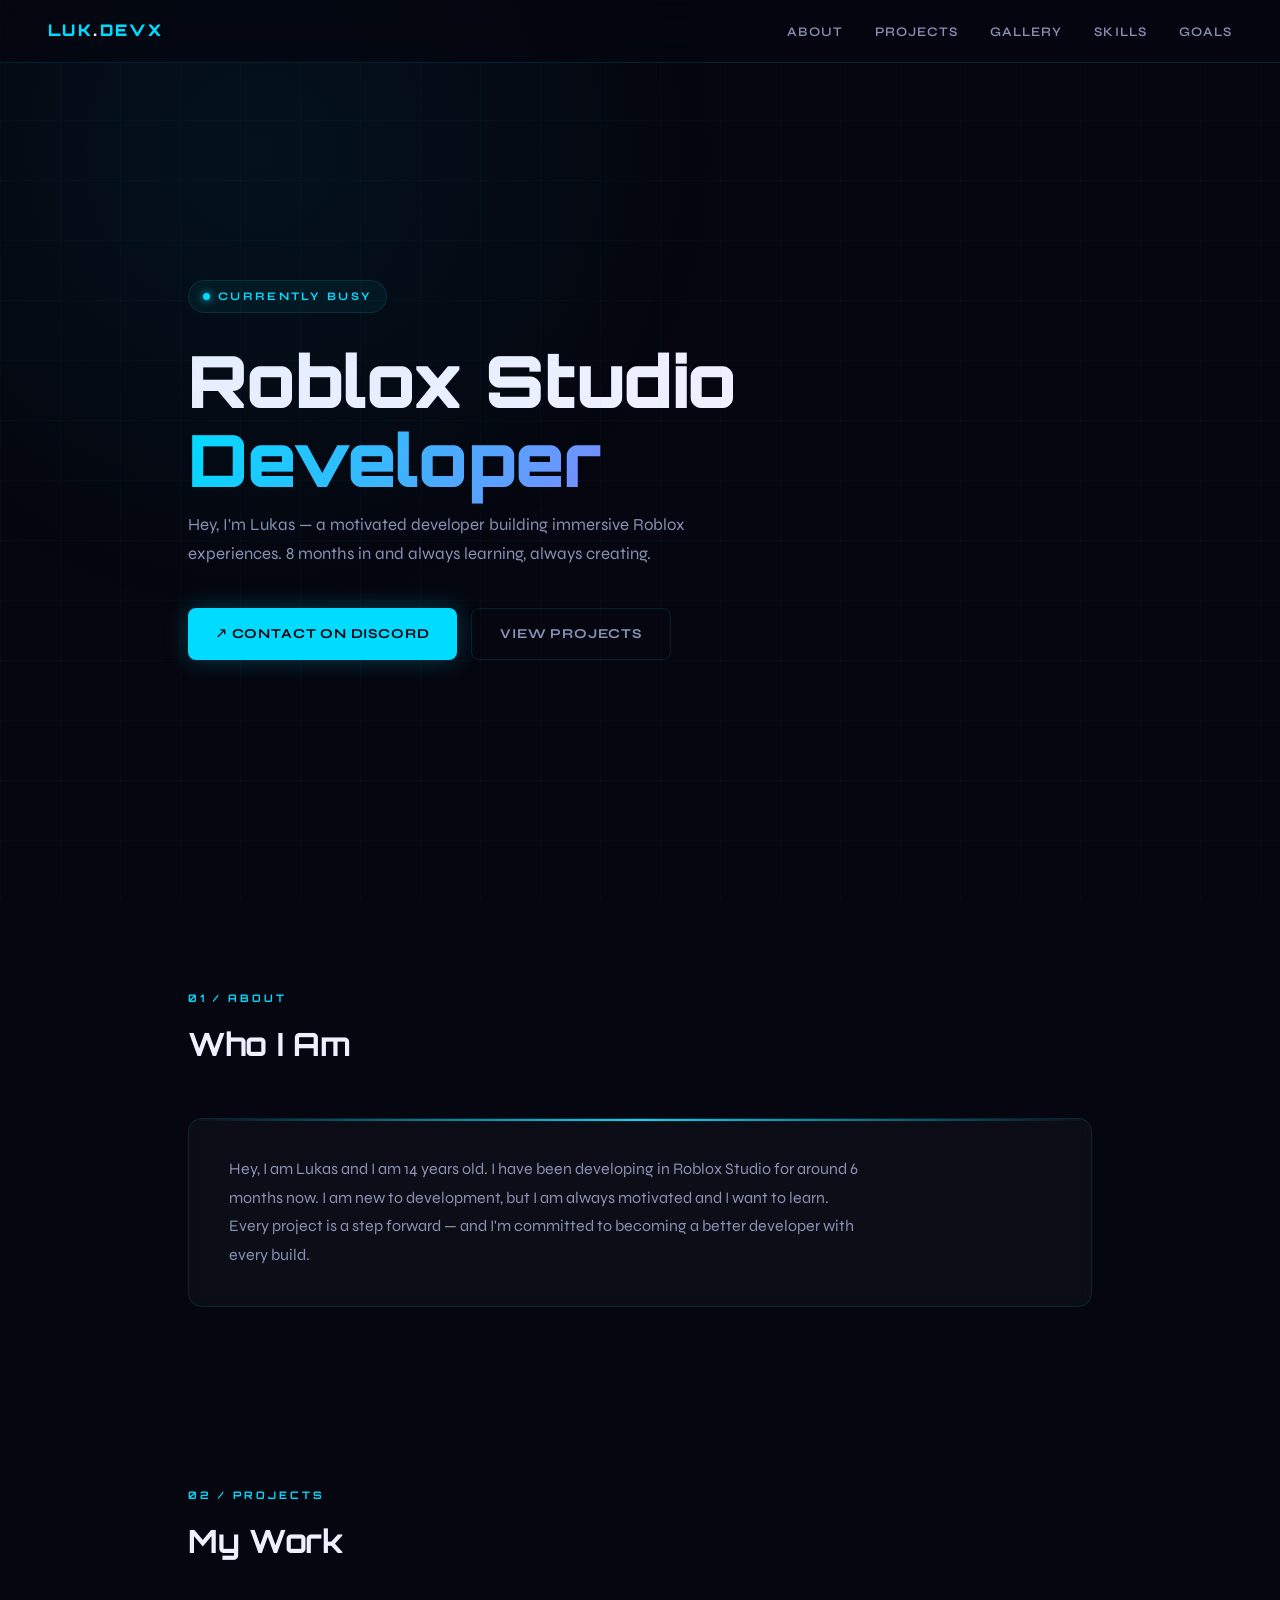
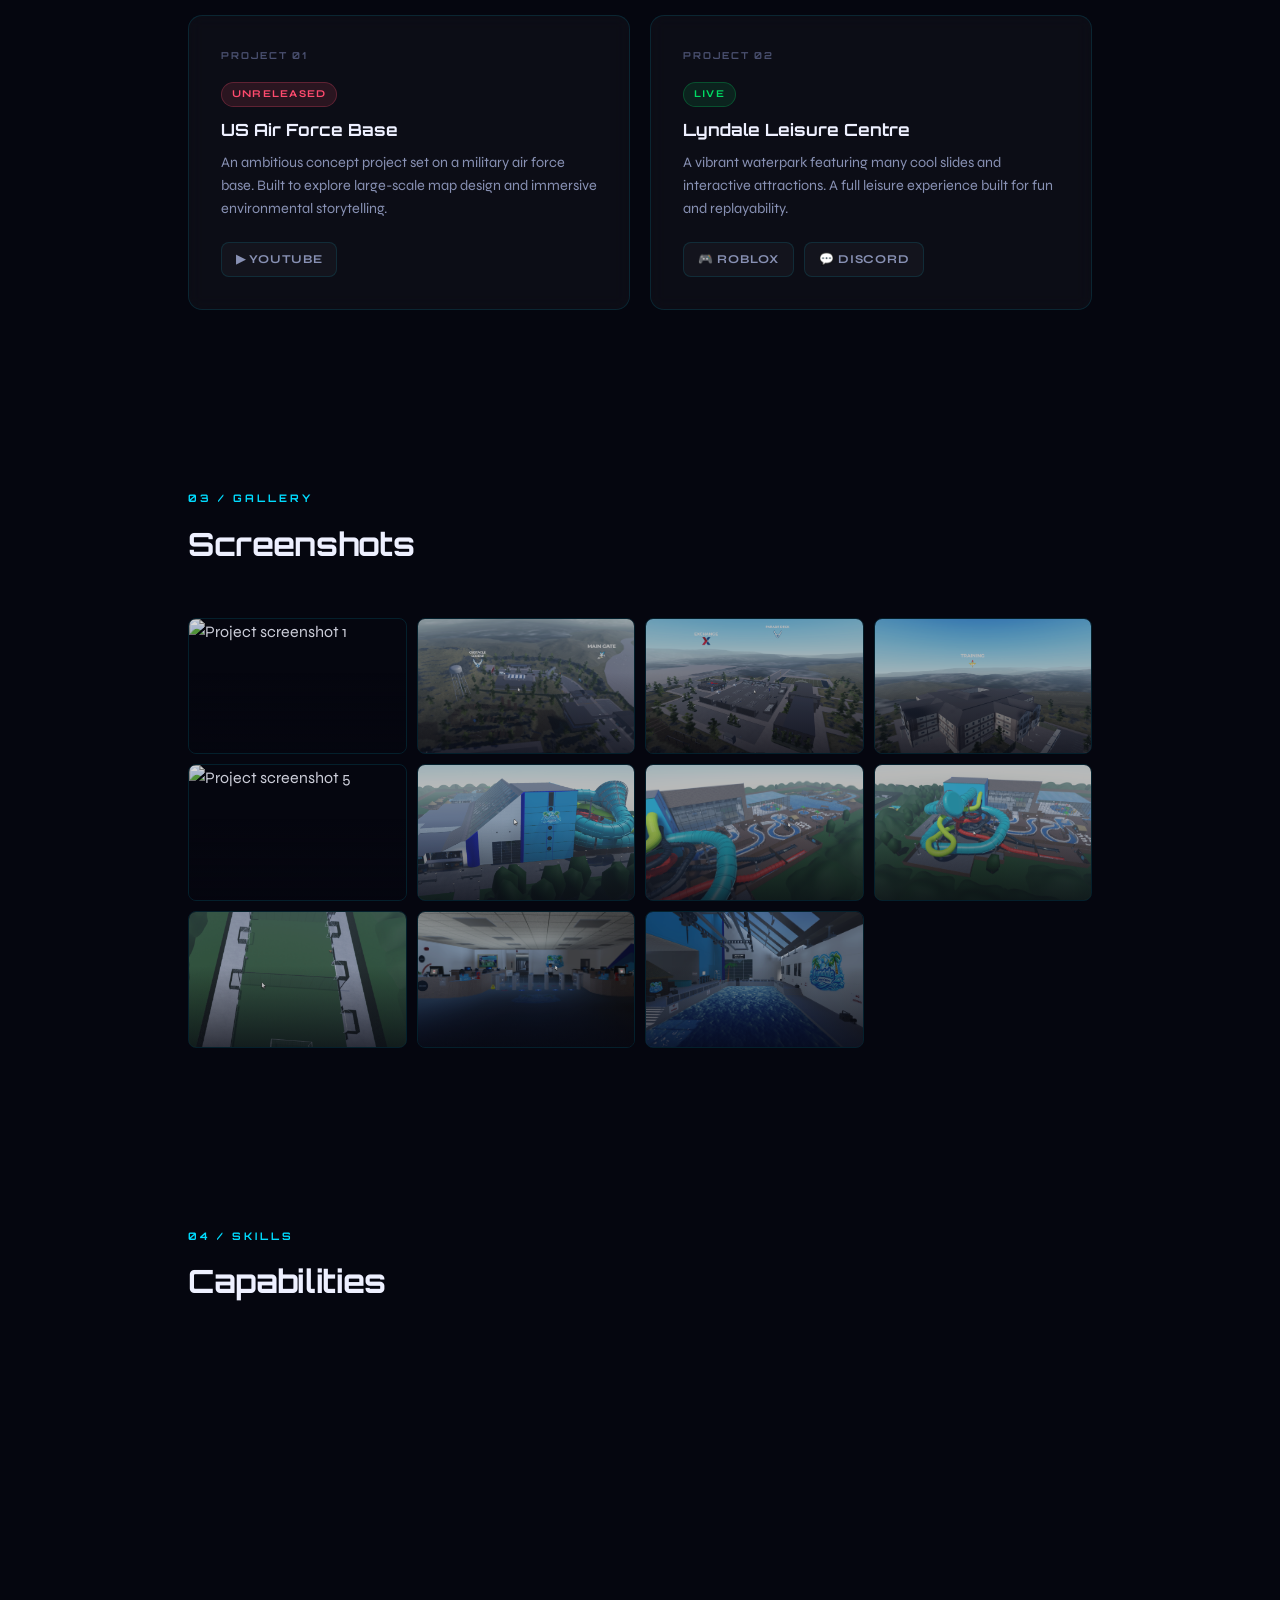
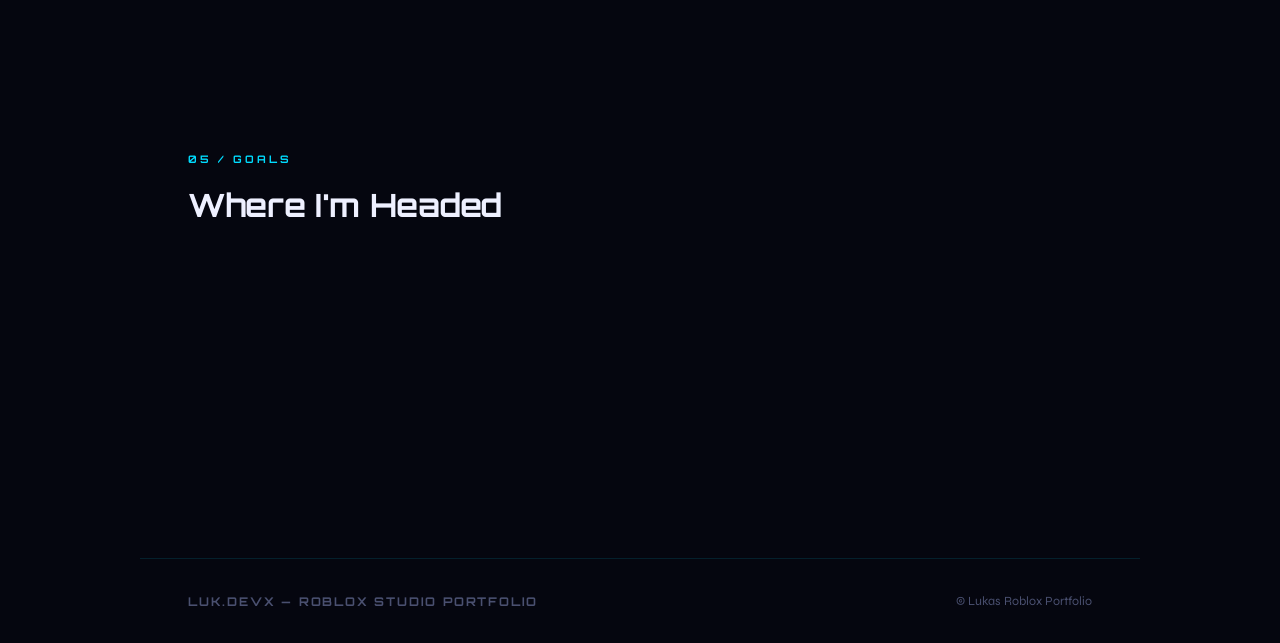
==== commit 29f91666: "Admin Panel: update index.html — 4.6.2026, 16:05:43" ====
--- a/index.html
+++ b/index.html
@@ -26,7 +26,7 @@
     <h1>Roblox Studio<br><span class="highlight">Developer</span></h1>
     <p class="hero-sub">
       Hey, I'm Lukas — a motivated developer building immersive Roblox experiences.
-      6 months in and always learning, always creating.
+      8 months in and always learning, always creating.
     </p>
     <div class="hero-cta">
       <a href="https://discord.com/users/1474121522376347861" target="_blank" class="btn btn-primary">
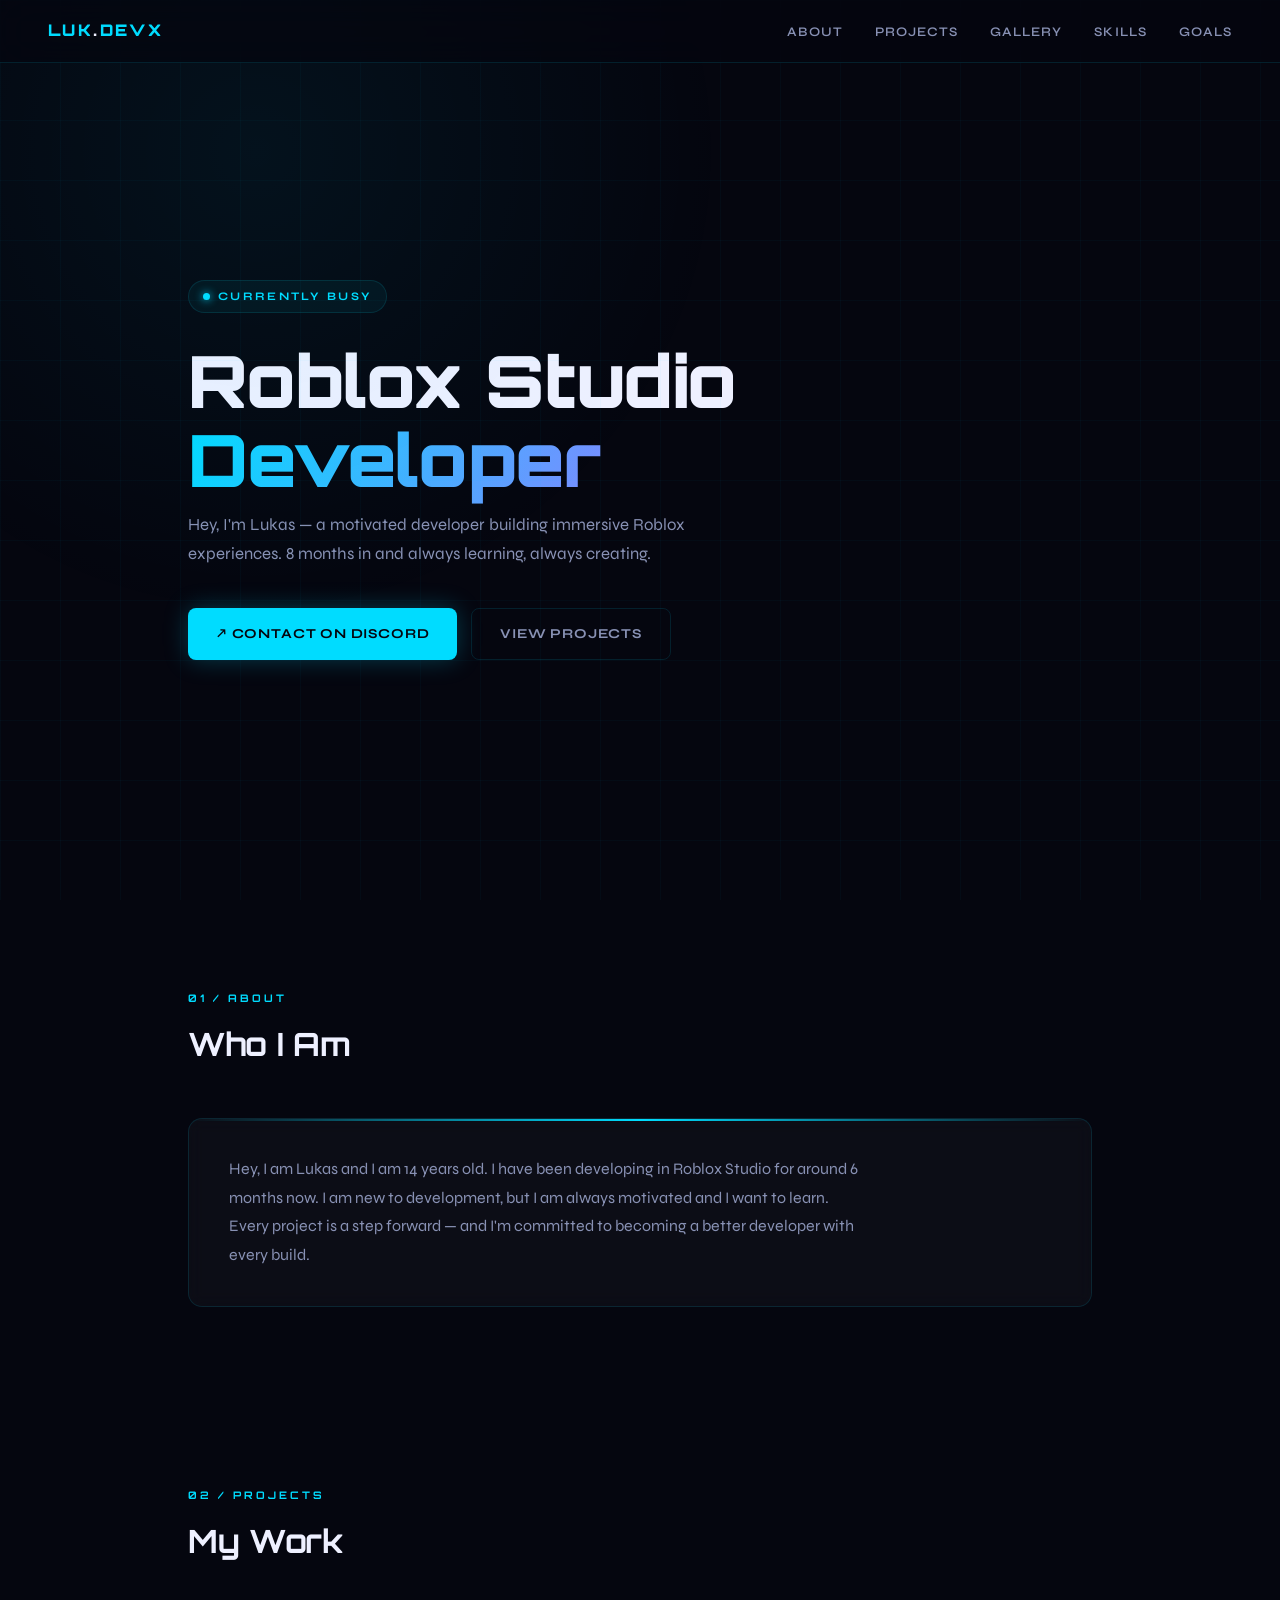
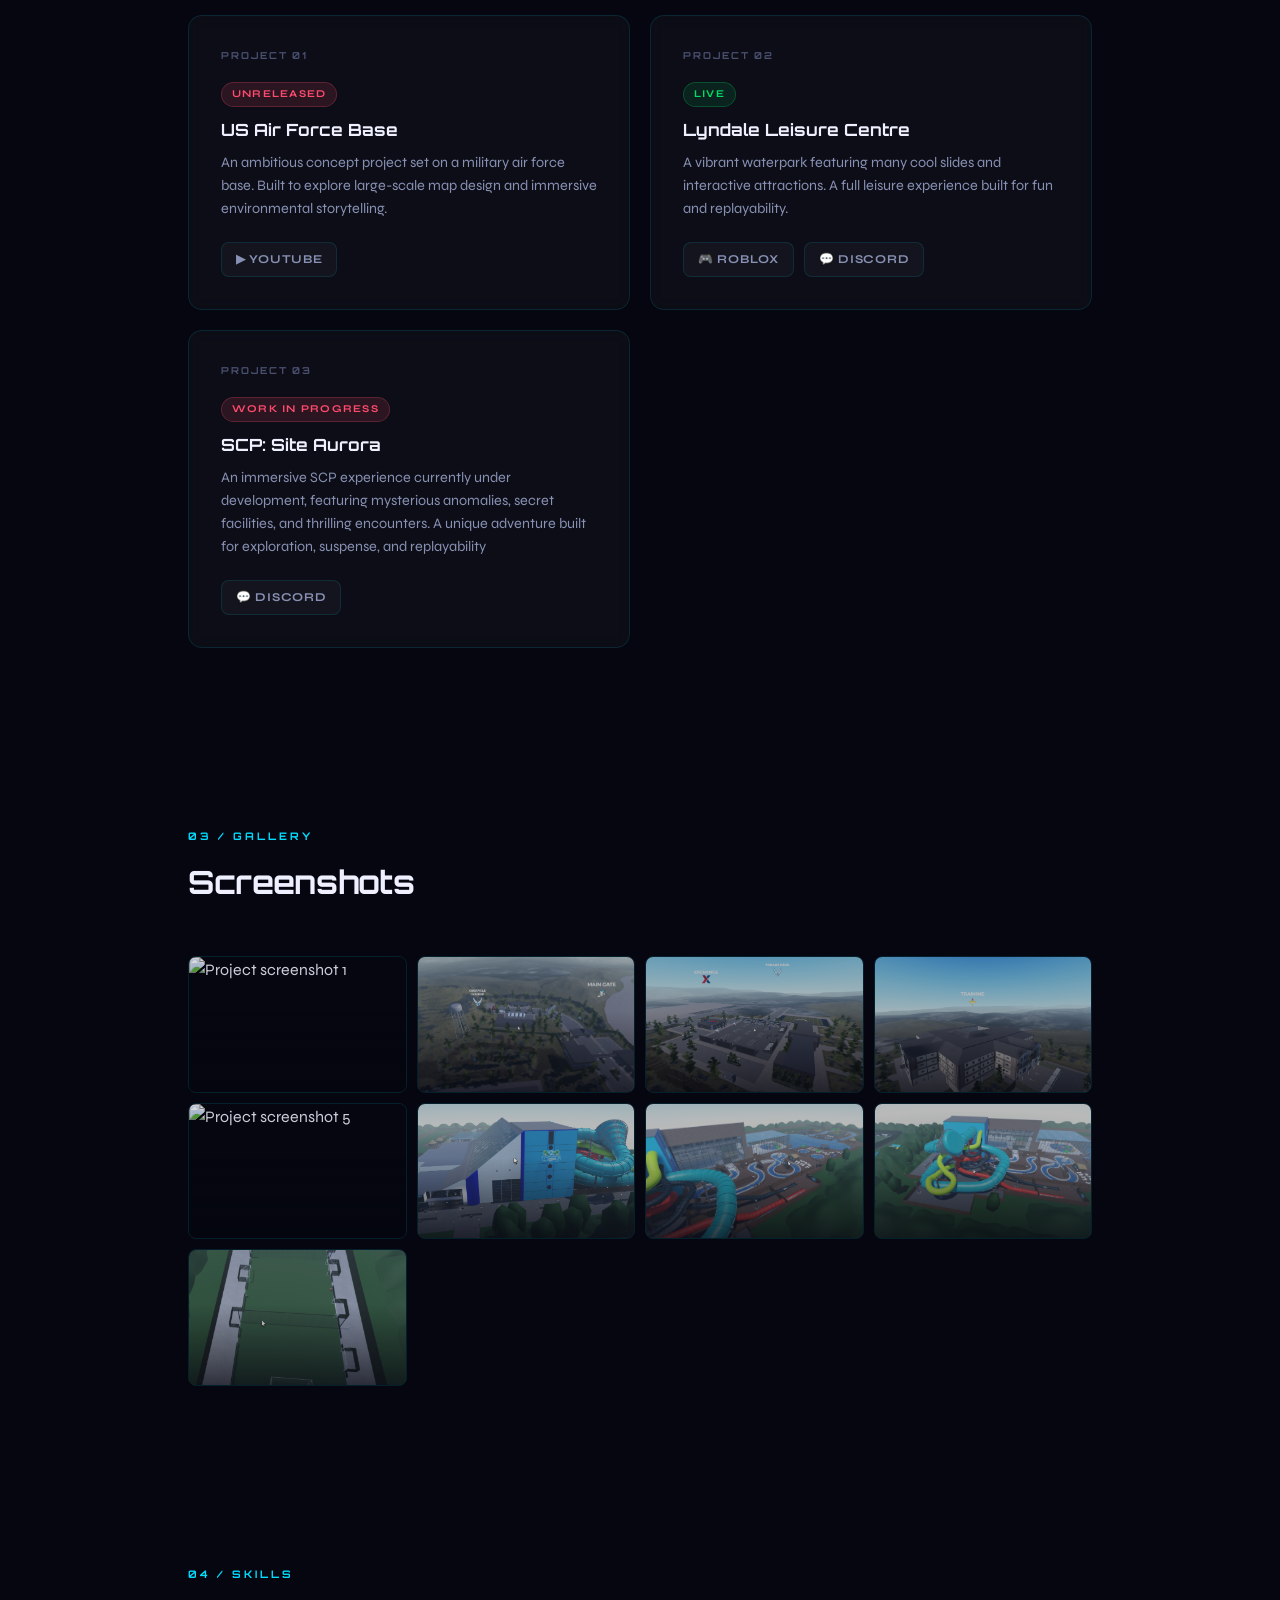
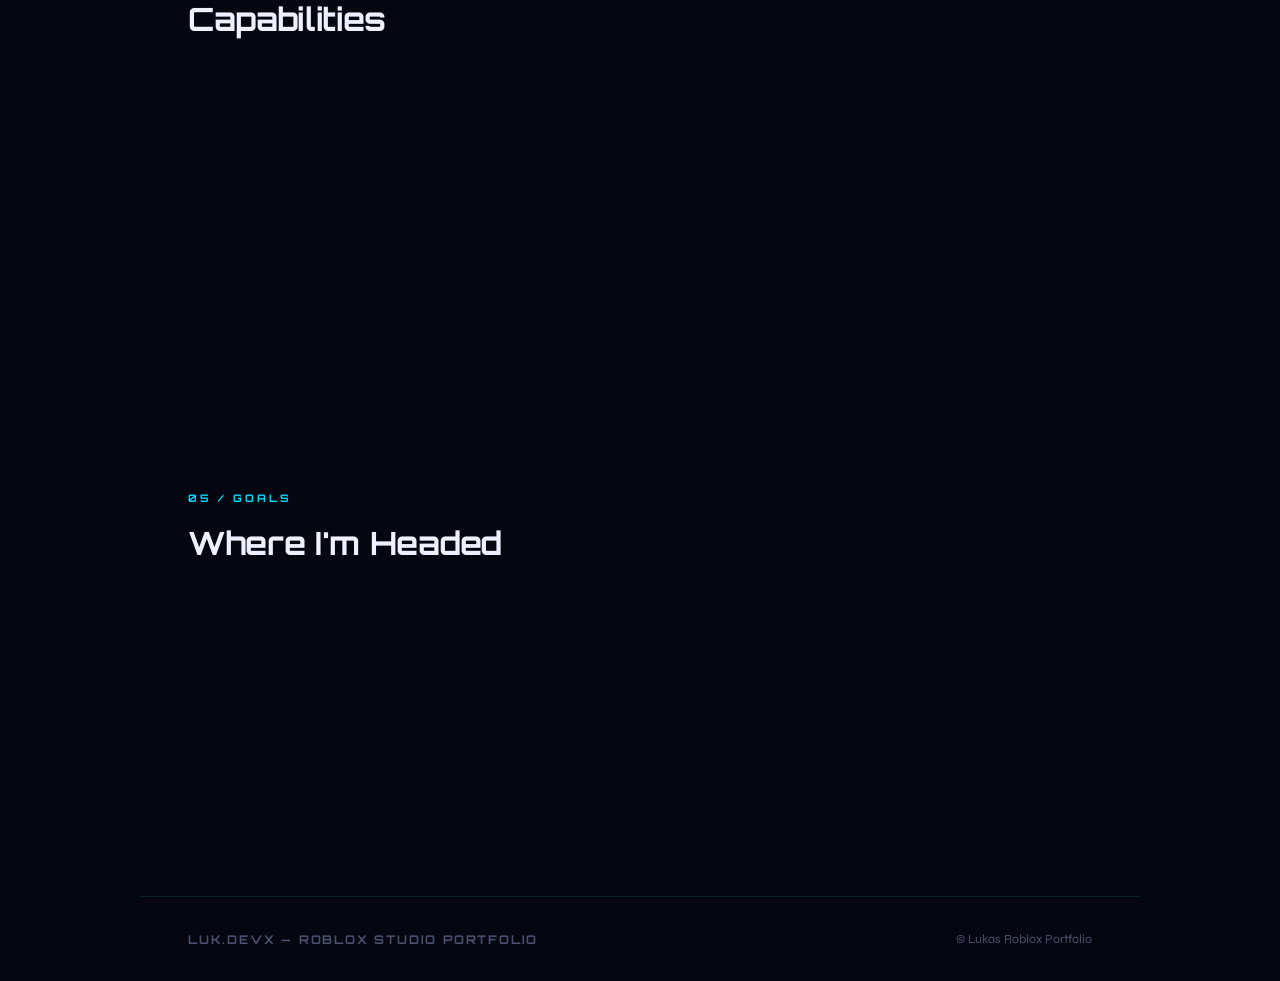
==== commit d1640e5a: "Admin Panel: update index.html — 8.6.2026, 08:23:27" ====
--- a/index.html
+++ b/index.html
@@ -74,6 +74,16 @@
         </div>
       </div>
 
+      <div class="project-card reveal">
+        <div class="project-number">Project 03</div>
+        <div class="project-status status-unreleased">Work In Progress</div>
+        <h3>SCP: Site Aurora</h3>
+        <p>An immersive SCP experience currently under development, featuring mysterious anomalies, secret facilities, and thrilling encounters. A unique adventure built for exploration, suspense, and replayability</p>
+        <div class="project-links">
+          <a href="https://discord.gg/CbZcAHNQ5Y" target="_blank" class="link-chip">💬 Discord</a>
+        </div>
+      </div>
+
     </div>
   </section>
 
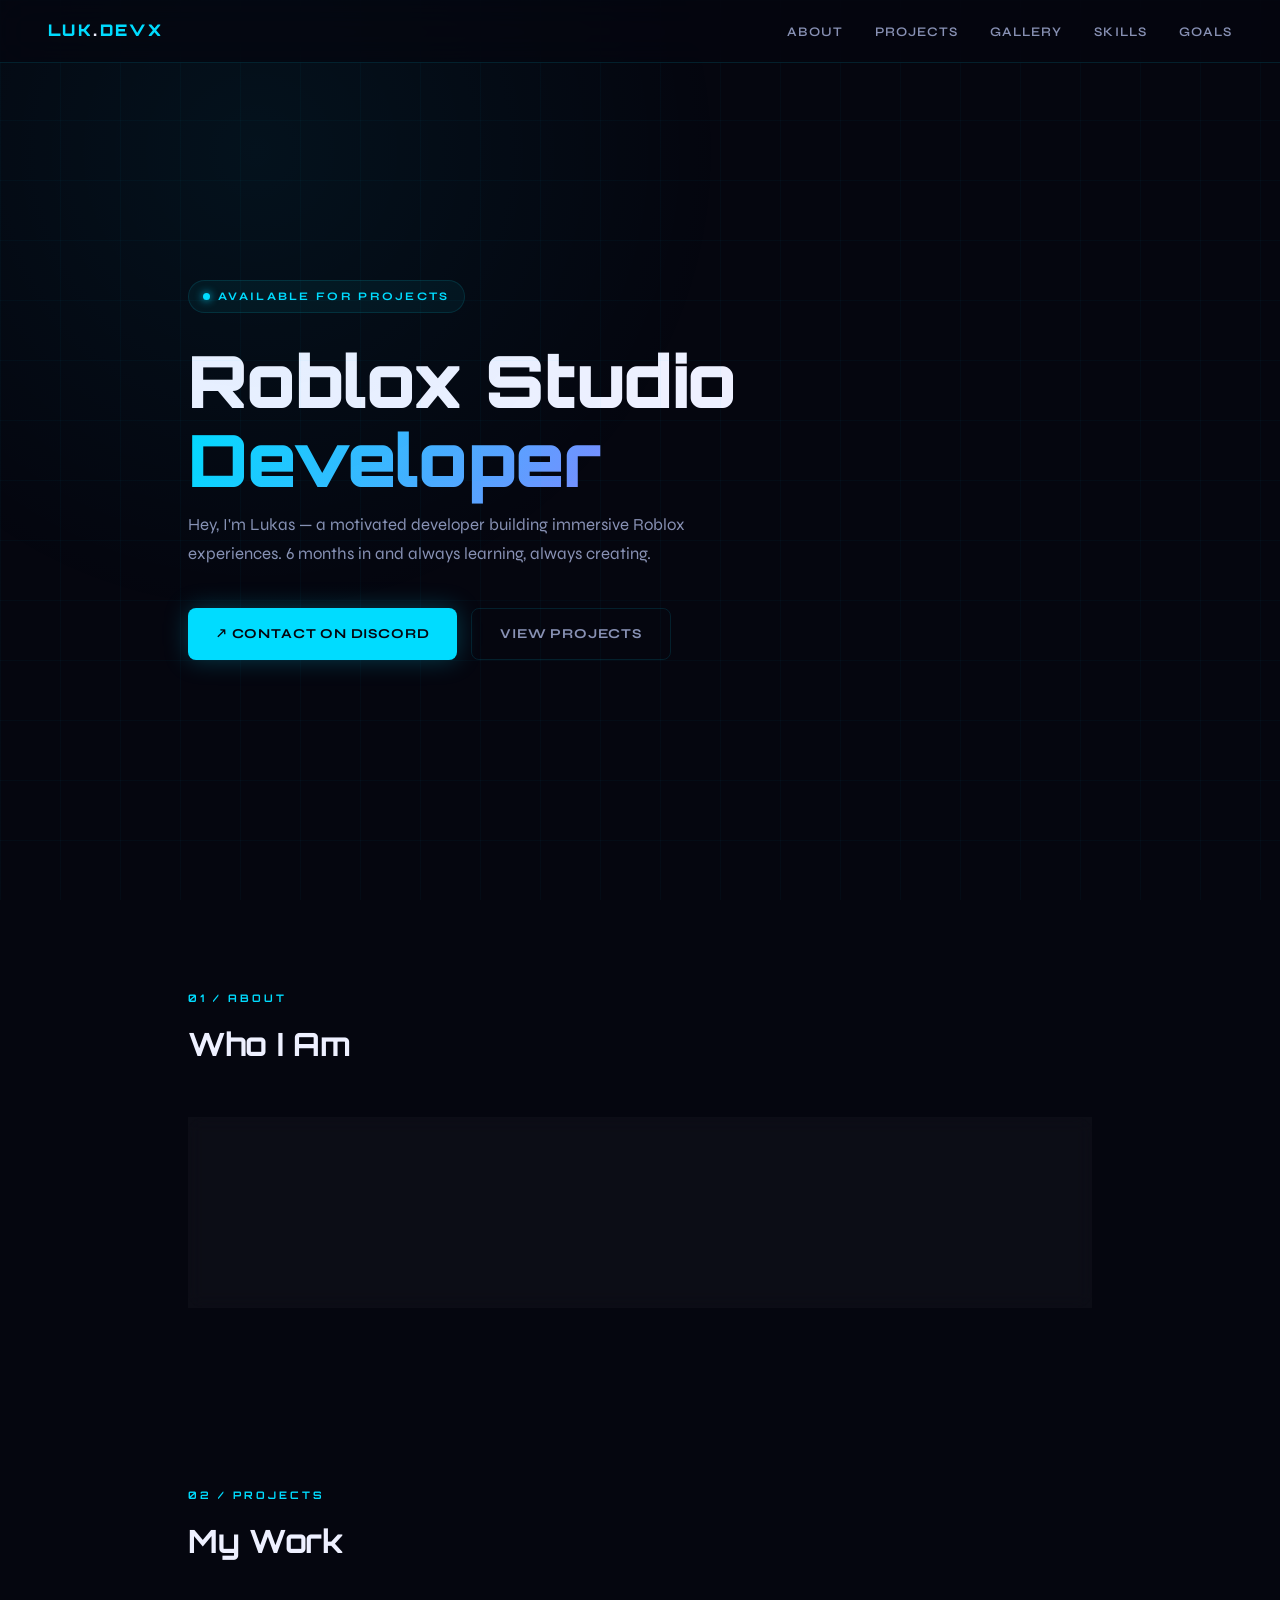
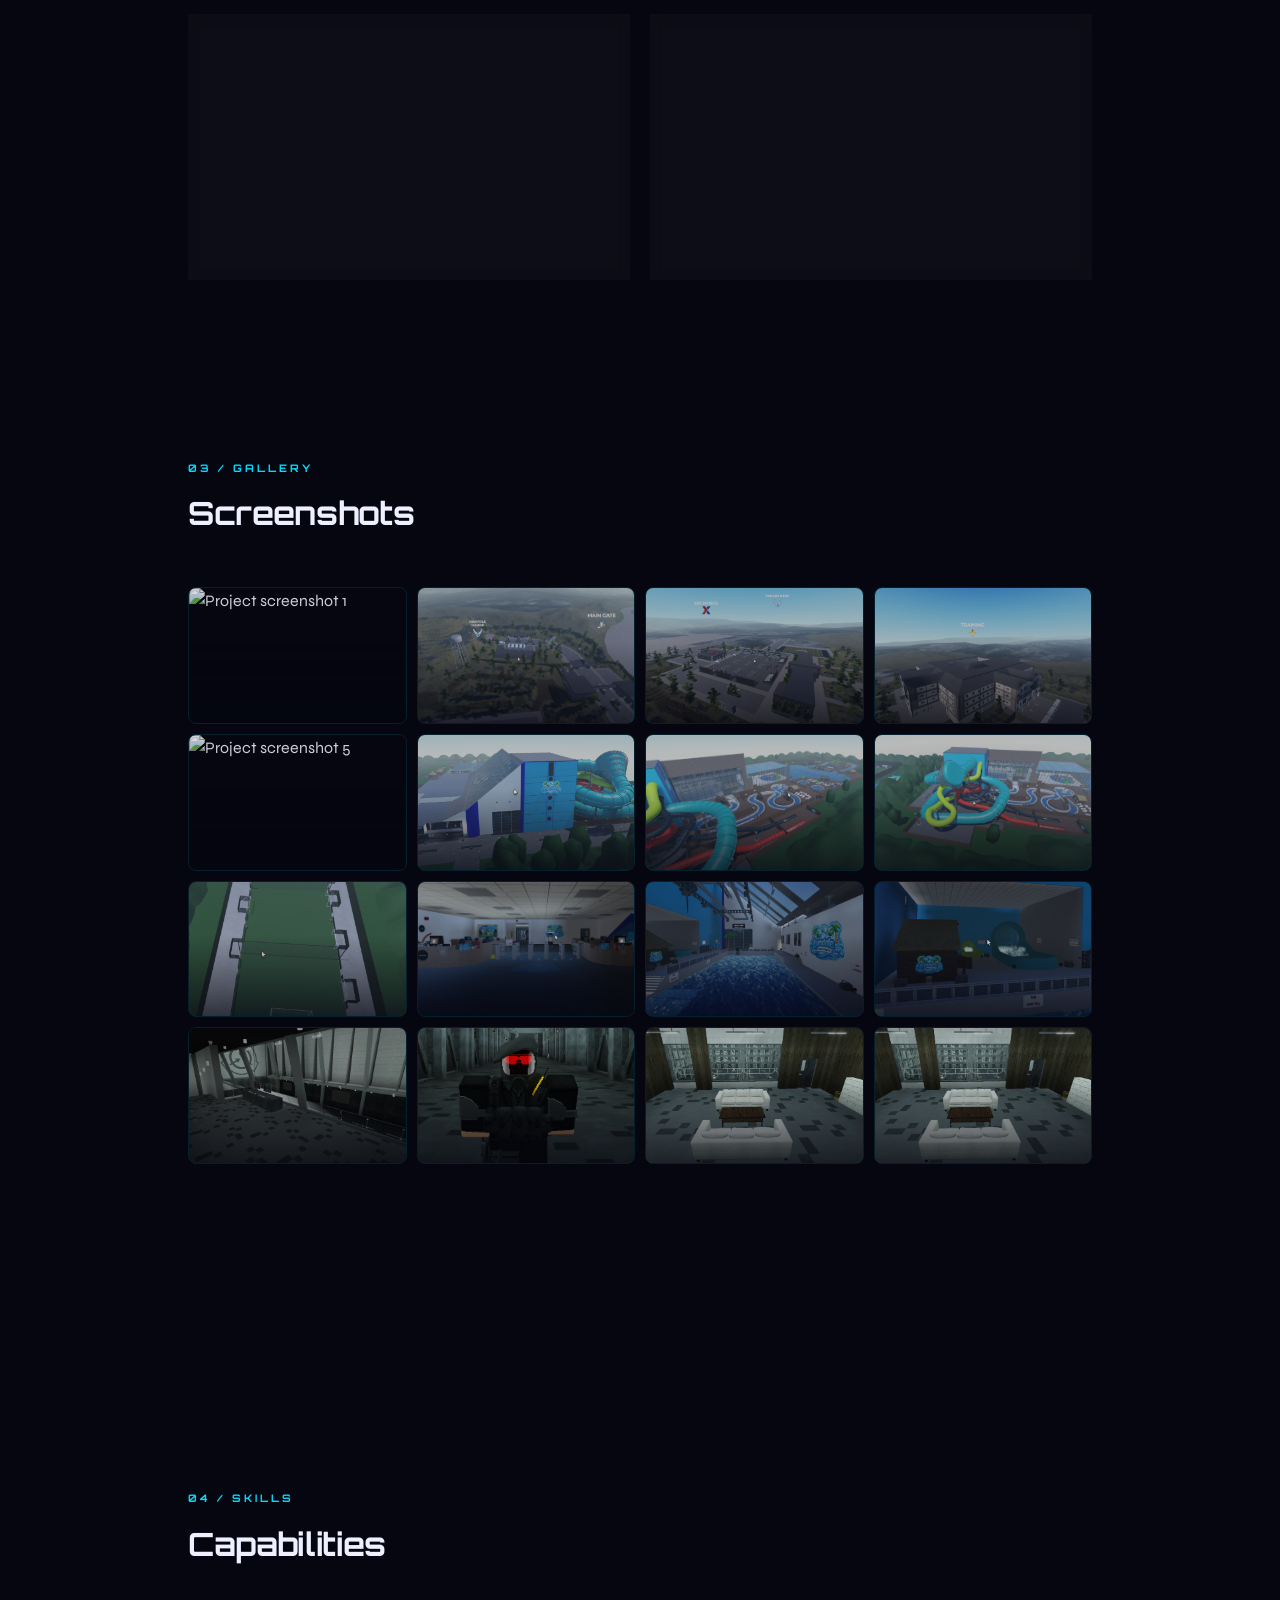
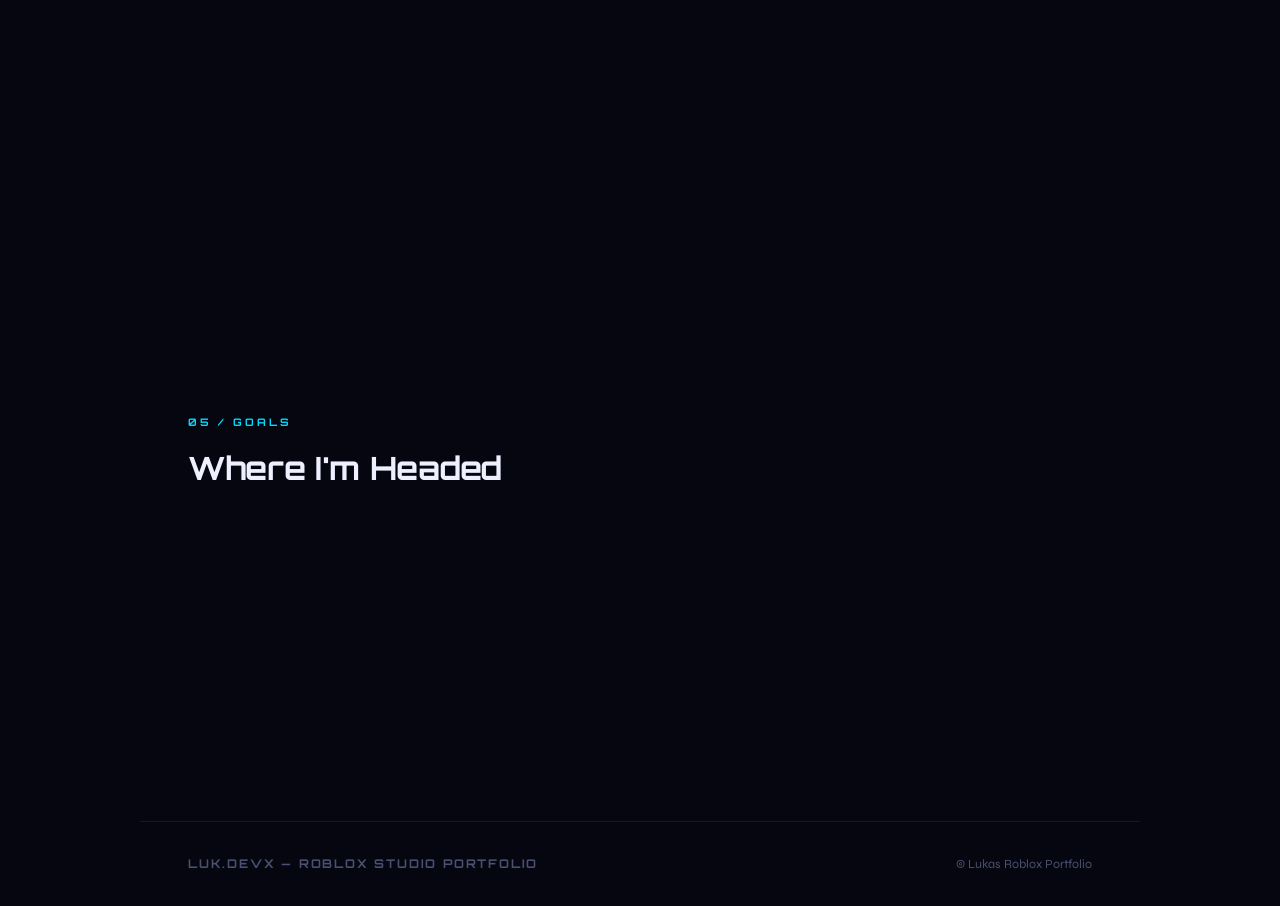
==== commit 68fb0e5f: "Admin Panel: update index.html — 21.6.2026, 12:24:10" ====
--- a/index.html
+++ b/index.html
@@ -22,11 +22,11 @@
 
   <!-- Hero -->
   <div class="hero">
-    <div class="hero-badge">Currently Busy</div>
+    <div class="hero-badge">Available for Projects</div>
     <h1>Roblox Studio<br><span class="highlight">Developer</span></h1>
     <p class="hero-sub">
       Hey, I'm Lukas — a motivated developer building immersive Roblox experiences.
-      8 months in and always learning, always creating.
+      6 months in and always learning, always creating.
     </p>
     <div class="hero-cta">
       <a href="https://discord.com/users/1474121522376347861" target="_blank" class="btn btn-primary">
@@ -54,7 +54,7 @@
     <div class="projects-grid">
 
       <div class="project-card reveal">
-        <div class="project-number">Project 01</div>
+        
         <div class="project-status status-unreleased">Unreleased</div>
         <h3>US Air Force Base</h3>
         <p>An ambitious concept project set on a military air force base. Built to explore large-scale map design and immersive environmental storytelling.</p>
@@ -64,23 +64,13 @@
       </div>
 
       <div class="project-card reveal">
-        <div class="project-number">Project 02</div>
+        
         <div class="project-status status-live">Live</div>
         <h3>Lyndale Leisure Centre</h3>
         <p>A vibrant waterpark featuring many cool slides and interactive attractions. A full leisure experience built for fun and replayability.</p>
         <div class="project-links">
           <a href="https://www.roblox.com/share?code=e7cde0035ebd064c94f7192295b411d5&type=ExperienceDetails&stamp=1774806230069" target="_blank" class="link-chip">🎮 Roblox</a>
           <a href="https://discord.gg/x7XQ4q8MCt" target="_blank" class="link-chip">💬 Discord</a>
-        </div>
-      </div>
-
-      <div class="project-card reveal">
-        <div class="project-number">Project 03</div>
-        <div class="project-status status-unreleased">Work In Progress</div>
-        <h3>SCP: Site Aurora</h3>
-        <p>An immersive SCP experience currently under development, featuring mysterious anomalies, secret facilities, and thrilling encounters. A unique adventure built for exploration, suspense, and replayability</p>
-        <div class="project-links">
-          <a href="https://discord.gg/CbZcAHNQ5Y" target="_blank" class="link-chip">💬 Discord</a>
         </div>
       </div>
 
@@ -127,6 +117,27 @@
       </div>
       <div class="gallery-item reveal" onclick="openLightbox('https://lukas-56376.github.io/Roblox_Studio_Portfolio/project12.png')">
         <img src="https://lukas-56376.github.io/Roblox_Studio_Portfolio/project12.png" alt="Project screenshot 12" loading="lazy" />
+      </div>
+      <div class="gallery-item reveal" onclick="openLightbox('[data-uri]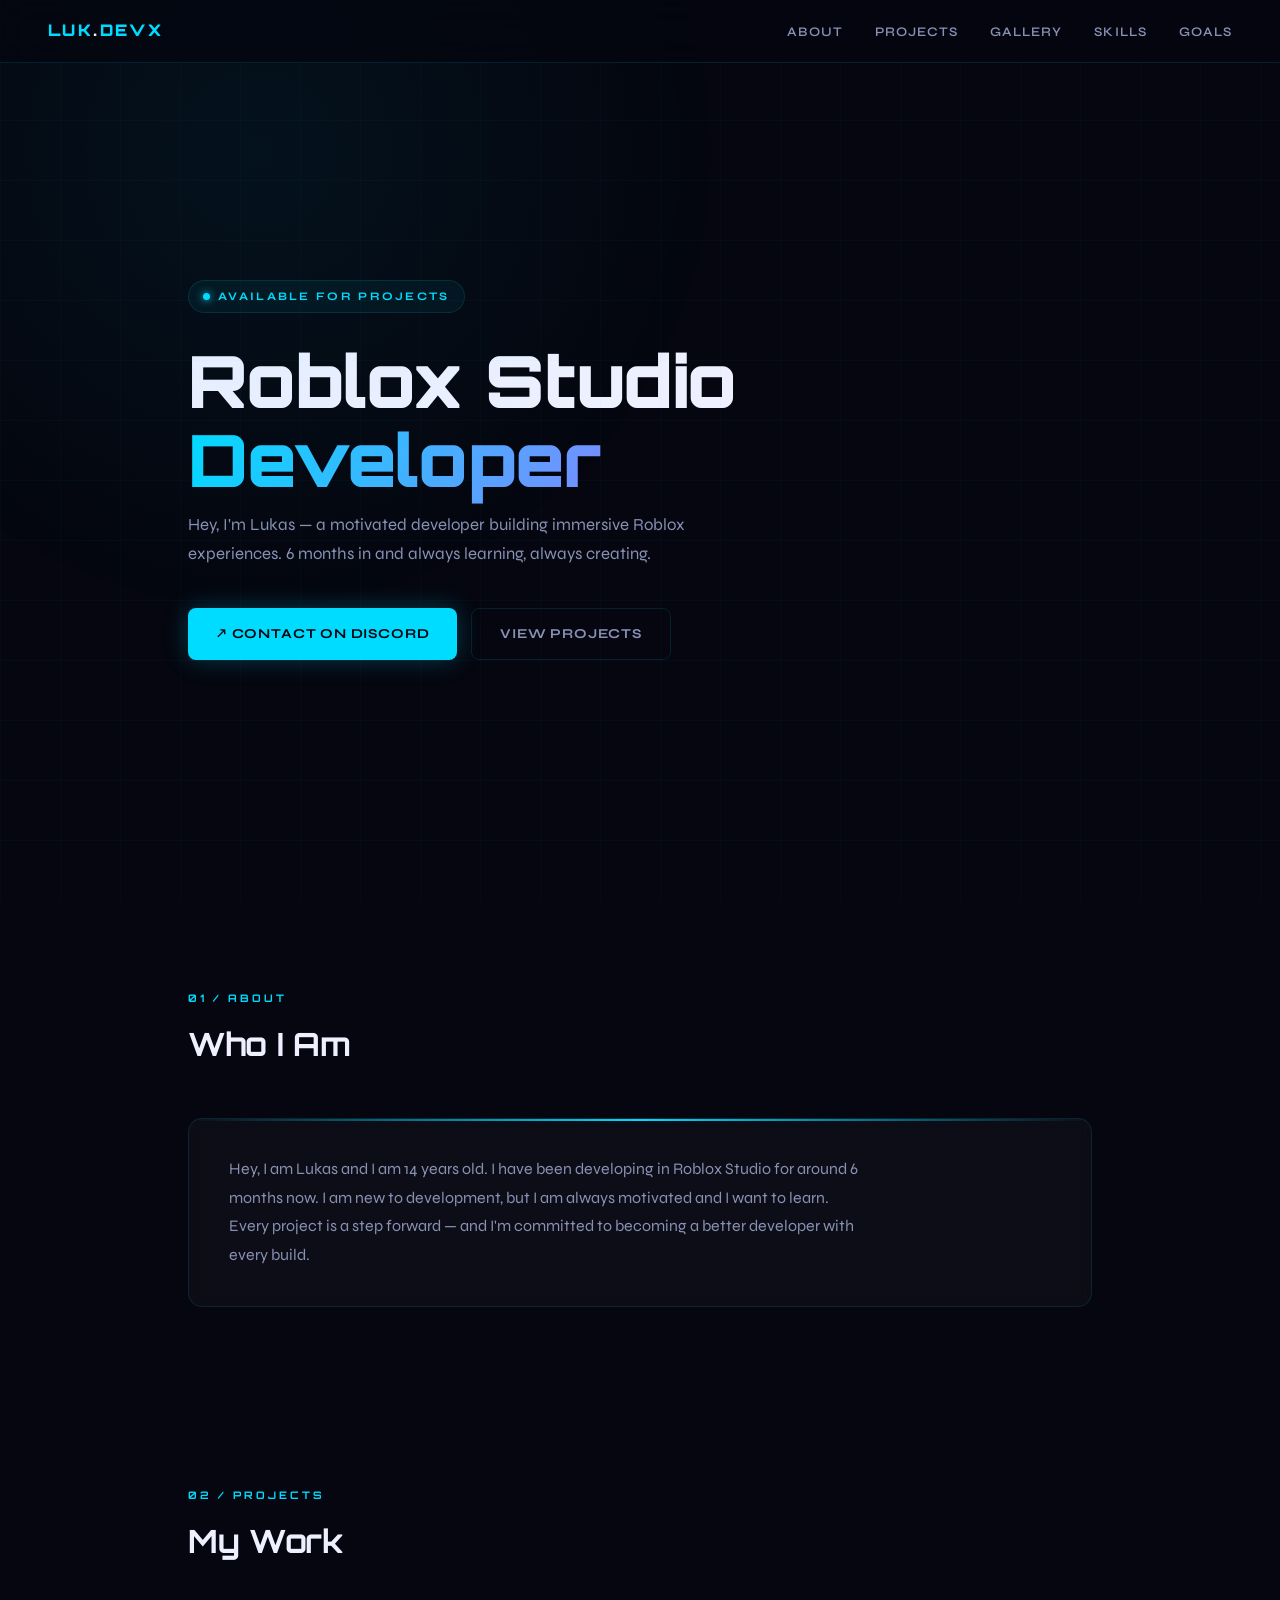
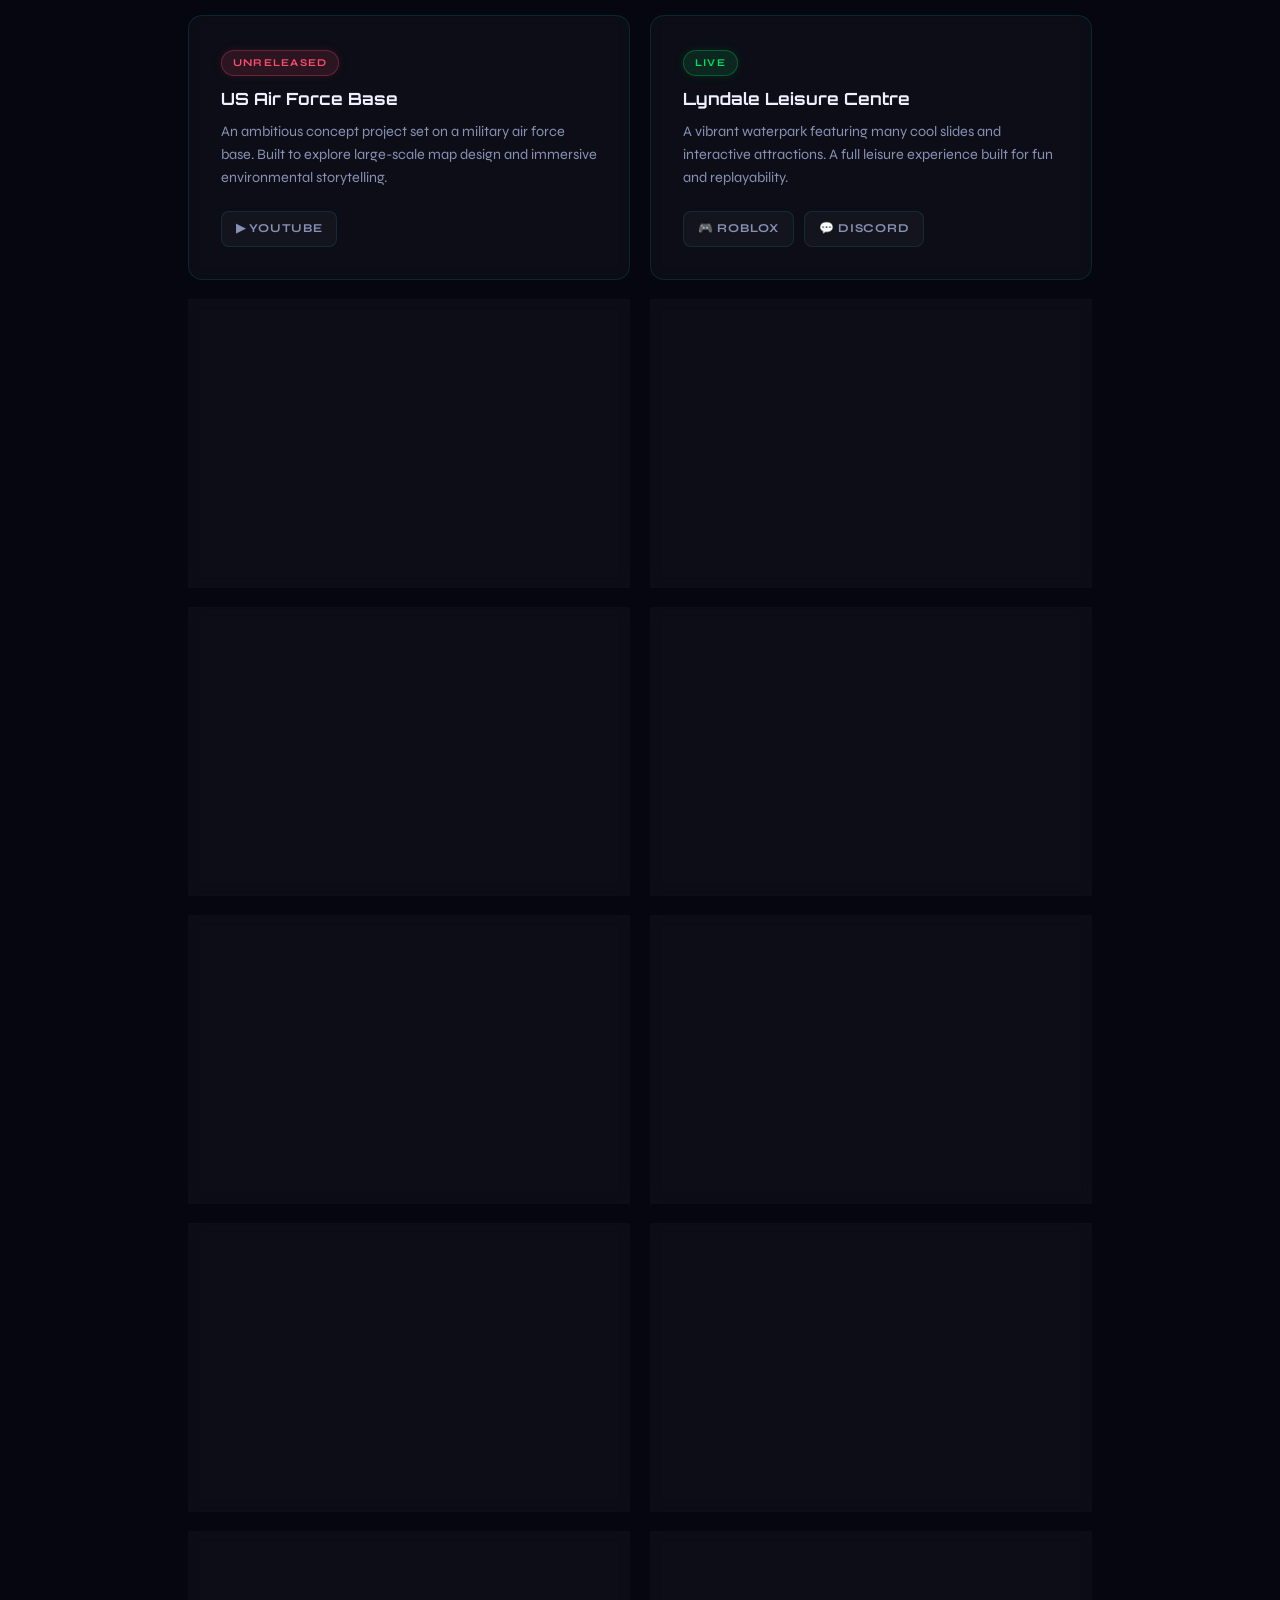
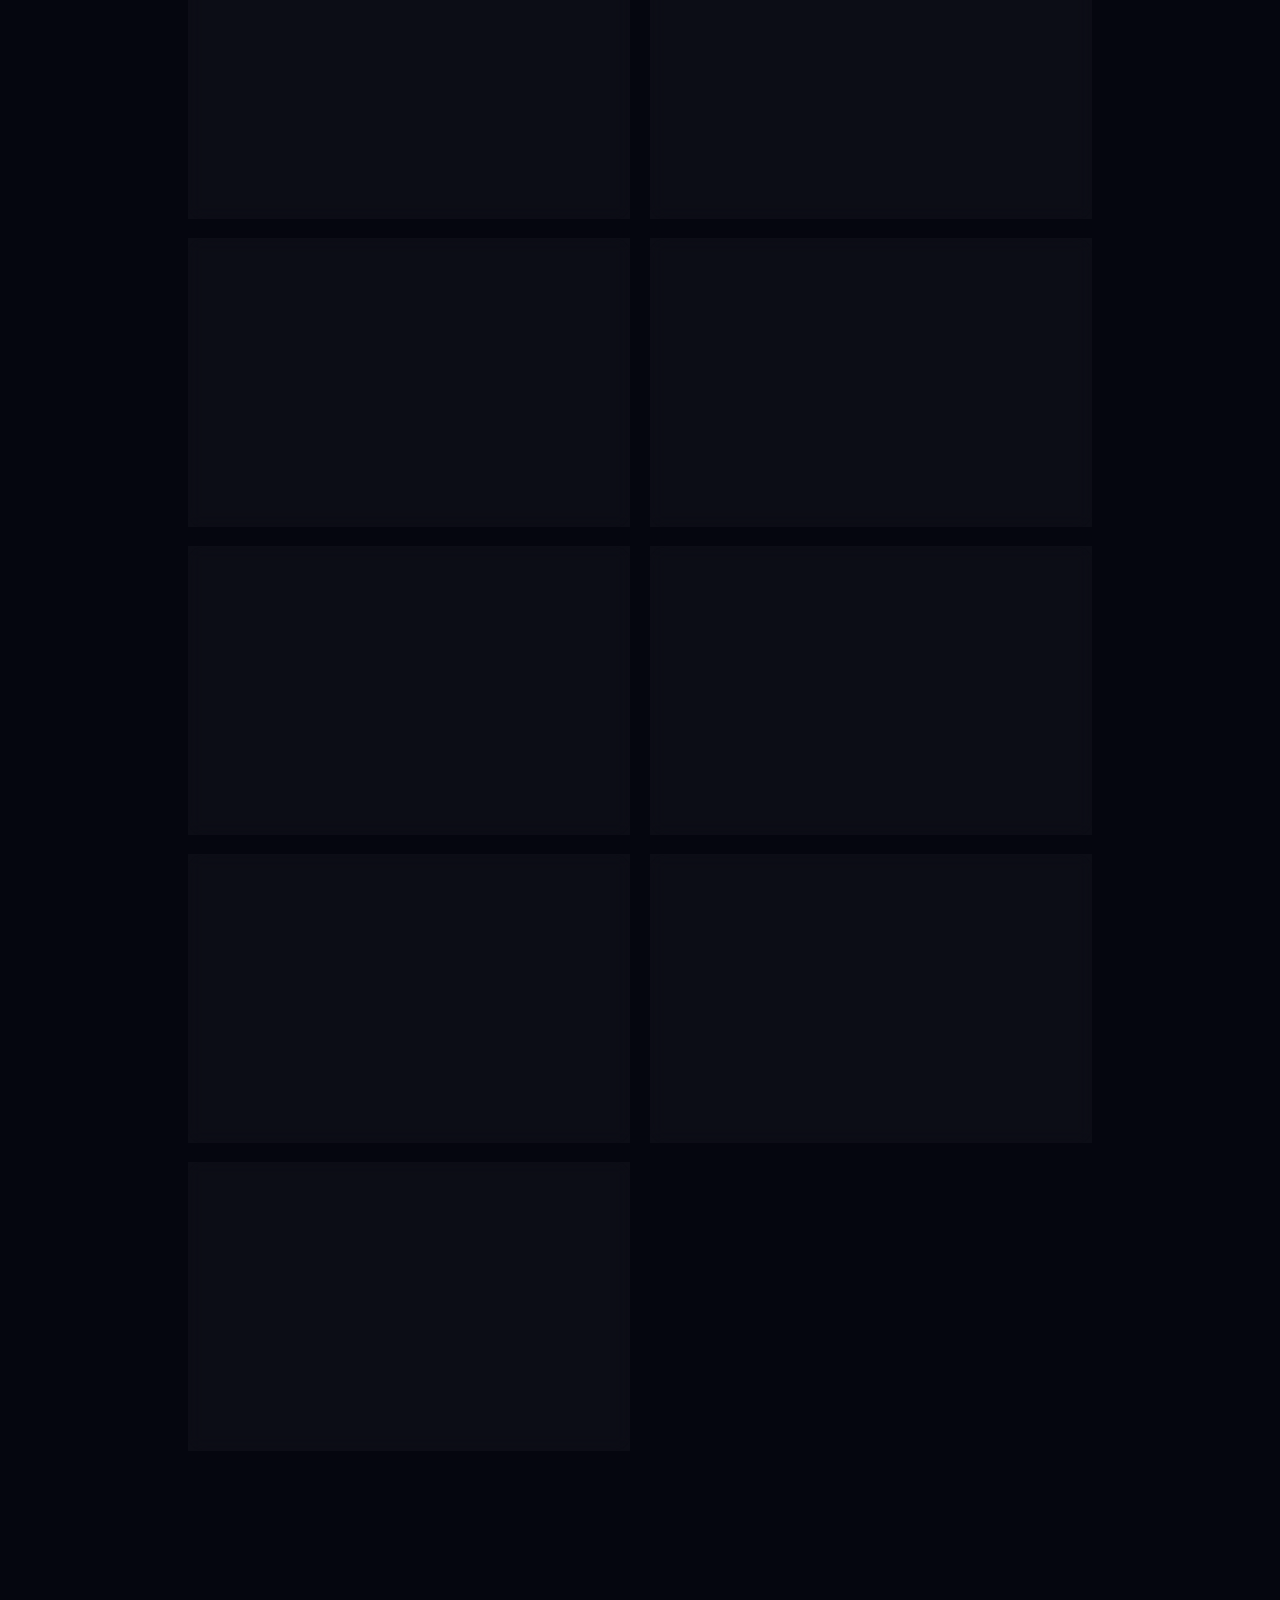
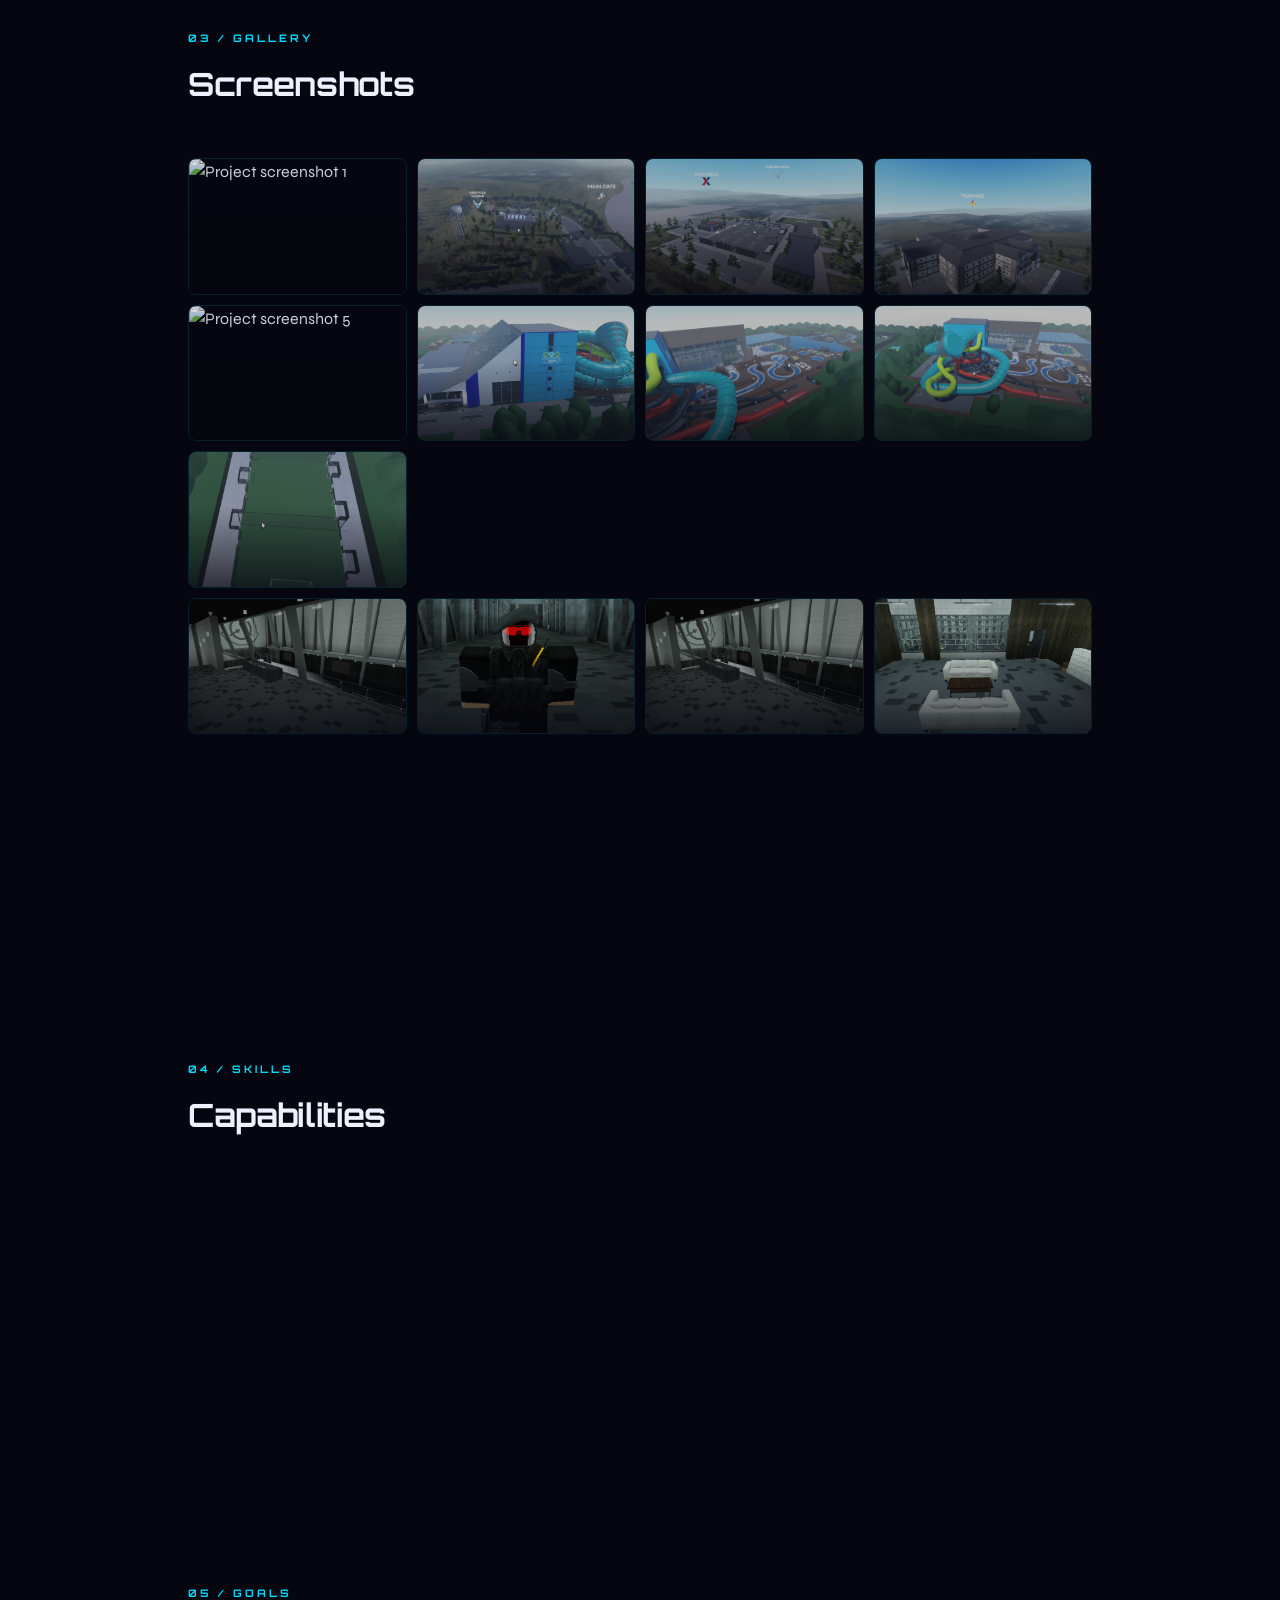
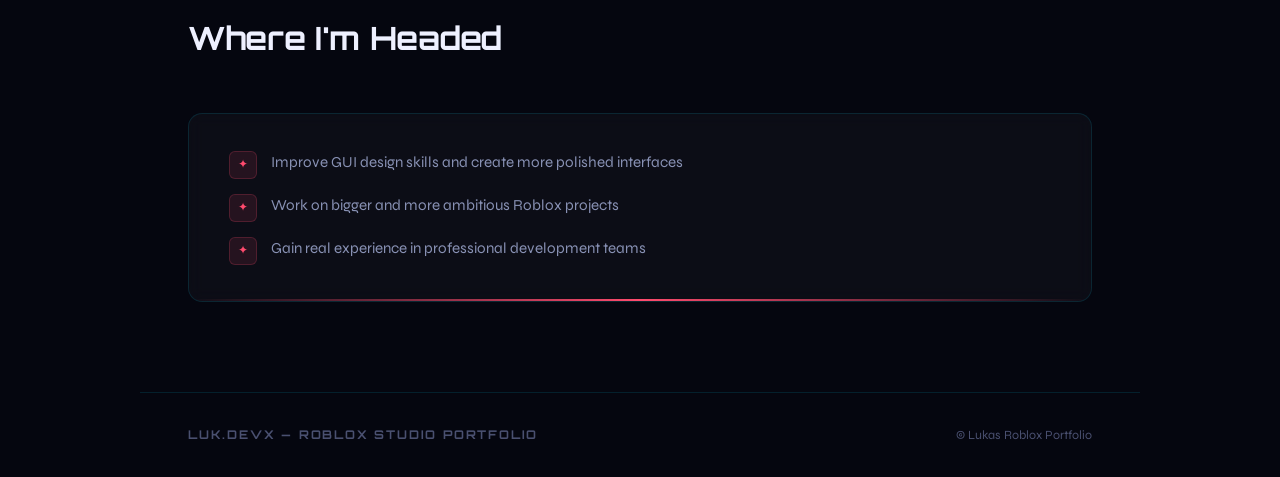
==== commit aa1fe185: "Admin Panel: update index.html — 21.6.2026, 12:27:45" ====
--- a/index.html
+++ b/index.html
@@ -74,6 +74,176 @@
         </div>
       </div>
 
+      <div class="project-card reveal">
+        
+        <div class="project-status status-wip">Work In Progress</div>
+        <h3>SCP: Site Aurora</h3>
+        <p>An immersive SCP experience currently under development, featuring mysterious anomalies, secret facilities, and thrilling encounters. A unique adventure built for exploration, suspense, and replayability</p>
+        <div class="project-links">
+          <a href="https://discord.com/invite/CbZcAHNQ5Y" target="_blank" class="link-chip">💬 Discord</a>
+        </div>
+      </div>
+
+      <div class="project-card reveal">
+        
+        <div class="project-status status-wip">Work In Progress</div>
+        <h3>SCP: Site Aurora</h3>
+        <p>An immersive SCP experience currently under development, featuring mysterious anomalies, secret facilities, and thrilling encounters. A unique adventure built for exploration, suspense, and replayability</p>
+        <div class="project-links">
+          <a href="https://discord.com/invite/CbZcAHNQ5Y" target="_blank" class="link-chip">💬 Discord</a>
+        </div>
+      </div>
+
+      <div class="project-card reveal">
+        
+        <div class="project-status status-wip">Work In Progress</div>
+        <h3>SCP: Site Aurora</h3>
+        <p>An immersive SCP experience currently under development, featuring mysterious anomalies, secret facilities, and thrilling encounters. A unique adventure built for exploration, suspense, and replayability</p>
+        <div class="project-links">
+          <a href="https://discord.com/invite/CbZcAHNQ5Y" target="_blank" class="link-chip">💬 Discord</a>
+        </div>
+      </div>
+
+      <div class="project-card reveal">
+        
+        <div class="project-status status-wip">Work In Progress</div>
+        <h3>SCP: Site Aurora</h3>
+        <p>An immersive SCP experience currently under development, featuring mysterious anomalies, secret facilities, and thrilling encounters. A unique adventure built for exploration, suspense, and replayability</p>
+        <div class="project-links">
+          <a href="https://discord.com/invite/CbZcAHNQ5Y" target="_blank" class="link-chip">💬 Discord</a>
+        </div>
+      </div>
+
+      <div class="project-card reveal">
+        
+        <div class="project-status status-wip">Work In Progress</div>
+        <h3>SCP: Site Aurora</h3>
+        <p>An immersive SCP experience currently under development, featuring mysterious anomalies, secret facilities, and thrilling encounters. A unique adventure built for exploration, suspense, and replayability</p>
+        <div class="project-links">
+          <a href="https://discord.com/invite/CbZcAHNQ5Y" target="_blank" class="link-chip">💬 Discord</a>
+        </div>
+      </div>
+
+      <div class="project-card reveal">
+        
+        <div class="project-status status-wip">Work In Progress</div>
+        <h3>SCP: Site Aurora</h3>
+        <p>An immersive SCP experience currently under development, featuring mysterious anomalies, secret facilities, and thrilling encounters. A unique adventure built for exploration, suspense, and replayability</p>
+        <div class="project-links">
+          <a href="https://discord.com/invite/CbZcAHNQ5Y" target="_blank" class="link-chip">💬 Discord</a>
+        </div>
+      </div>
+
+      <div class="project-card reveal">
+        
+        <div class="project-status status-wip">Work In Progress</div>
+        <h3>SCP: Site Aurora</h3>
+        <p>An immersive SCP experience currently under development, featuring mysterious anomalies, secret facilities, and thrilling encounters. A unique adventure built for exploration, suspense, and replayability</p>
+        <div class="project-links">
+          <a href="https://discord.com/invite/CbZcAHNQ5Y" target="_blank" class="link-chip">💬 Discord</a>
+        </div>
+      </div>
+
+      <div class="project-card reveal">
+        
+        <div class="project-status status-wip">Work In Progress</div>
+        <h3>SCP: Site Aurora</h3>
+        <p>An immersive SCP experience currently under development, featuring mysterious anomalies, secret facilities, and thrilling encounters. A unique adventure built for exploration, suspense, and replayability</p>
+        <div class="project-links">
+          <a href="https://discord.com/invite/CbZcAHNQ5Y" target="_blank" class="link-chip">💬 Discord</a>
+        </div>
+      </div>
+
+      <div class="project-card reveal">
+        
+        <div class="project-status status-wip">Work In Progress</div>
+        <h3>SCP: Site Aurora</h3>
+        <p>An immersive SCP experience currently under development, featuring mysterious anomalies, secret facilities, and thrilling encounters. A unique adventure built for exploration, suspense, and replayability</p>
+        <div class="project-links">
+          <a href="https://discord.com/invite/CbZcAHNQ5Y" target="_blank" class="link-chip">💬 Discord</a>
+        </div>
+      </div>
+
+      <div class="project-card reveal">
+        
+        <div class="project-status status-wip">Work In Progress</div>
+        <h3>SCP: Site Aurora</h3>
+        <p>An immersive SCP experience currently under development, featuring mysterious anomalies, secret facilities, and thrilling encounters. A unique adventure built for exploration, suspense, and replayability</p>
+        <div class="project-links">
+          <a href="https://discord.com/invite/CbZcAHNQ5Y" target="_blank" class="link-chip">💬 Discord</a>
+        </div>
+      </div>
+
+      <div class="project-card reveal">
+        
+        <div class="project-status status-wip">Work In Progress</div>
+        <h3>SCP: Site Aurora</h3>
+        <p>An immersive SCP experience currently under development, featuring mysterious anomalies, secret facilities, and thrilling encounters. A unique adventure built for exploration, suspense, and replayability</p>
+        <div class="project-links">
+          <a href="https://discord.com/invite/CbZcAHNQ5Y" target="_blank" class="link-chip">💬 Discord</a>
+        </div>
+      </div>
+
+      <div class="project-card reveal">
+        
+        <div class="project-status status-wip">Work In Progress</div>
+        <h3>SCP: Site Aurora</h3>
+        <p>An immersive SCP experience currently under development, featuring mysterious anomalies, secret facilities, and thrilling encounters. A unique adventure built for exploration, suspense, and replayability</p>
+        <div class="project-links">
+          <a href="https://discord.com/invite/CbZcAHNQ5Y" target="_blank" class="link-chip">💬 Discord</a>
+        </div>
+      </div>
+
+      <div class="project-card reveal">
+        
+        <div class="project-status status-wip">Work In Progress</div>
+        <h3>SCP: Site Aurora</h3>
+        <p>An immersive SCP experience currently under development, featuring mysterious anomalies, secret facilities, and thrilling encounters. A unique adventure built for exploration, suspense, and replayability</p>
+        <div class="project-links">
+          <a href="https://discord.com/invite/CbZcAHNQ5Y" target="_blank" class="link-chip">💬 Discord</a>
+        </div>
+      </div>
+
+      <div class="project-card reveal">
+        
+        <div class="project-status status-wip">Work In Progress</div>
+        <h3>SCP: Site Aurora</h3>
+        <p>An immersive SCP experience currently under development, featuring mysterious anomalies, secret facilities, and thrilling encounters. A unique adventure built for exploration, suspense, and replayability</p>
+        <div class="project-links">
+          <a href="https://discord.com/invite/CbZcAHNQ5Y" target="_blank" class="link-chip">💬 Discord</a>
+        </div>
+      </div>
+
+      <div class="project-card reveal">
+        
+        <div class="project-status status-wip">Work In Progress</div>
+        <h3>SCP: Site Aurora</h3>
+        <p>An immersive SCP experience currently under development, featuring mysterious anomalies, secret facilities, and thrilling encounters. A unique adventure built for exploration, suspense, and replayability</p>
+        <div class="project-links">
+          <a href="https://discord.com/invite/CbZcAHNQ5Y" target="_blank" class="link-chip">💬 Discord</a>
+        </div>
+      </div>
+
+      <div class="project-card reveal">
+        
+        <div class="project-status status-wip">Work In Progress</div>
+        <h3>SCP: Site Aurora</h3>
+        <p>An immersive SCP experience currently under development, featuring mysterious anomalies, secret facilities, and thrilling encounters. A unique adventure built for exploration, suspense, and replayability</p>
+        <div class="project-links">
+          <a href="https://discord.com/invite/CbZcAHNQ5Y" target="_blank" class="link-chip">💬 Discord</a>
+        </div>
+      </div>
+
+      <div class="project-card reveal">
+        
+        <div class="project-status status-wip">Work In Progress</div>
+        <h3>SCP: Site Aurora</h3>
+        <p>An immersive SCP experience currently under development, featuring mysterious anomalies, secret facilities, and thrilling encounters. A unique adventure built for exploration, suspense, and replayability</p>
+        <div class="project-links">
+          <a href="https://discord.com/invite/CbZcAHNQ5Y" target="_blank" class="link-chip">💬 Discord</a>
+        </div>
+      </div>
+
     </div>
   </section>
 
@@ -124,20 +294,14 @@
       <div class="gallery-item reveal" onclick="openLightbox('[data-uri]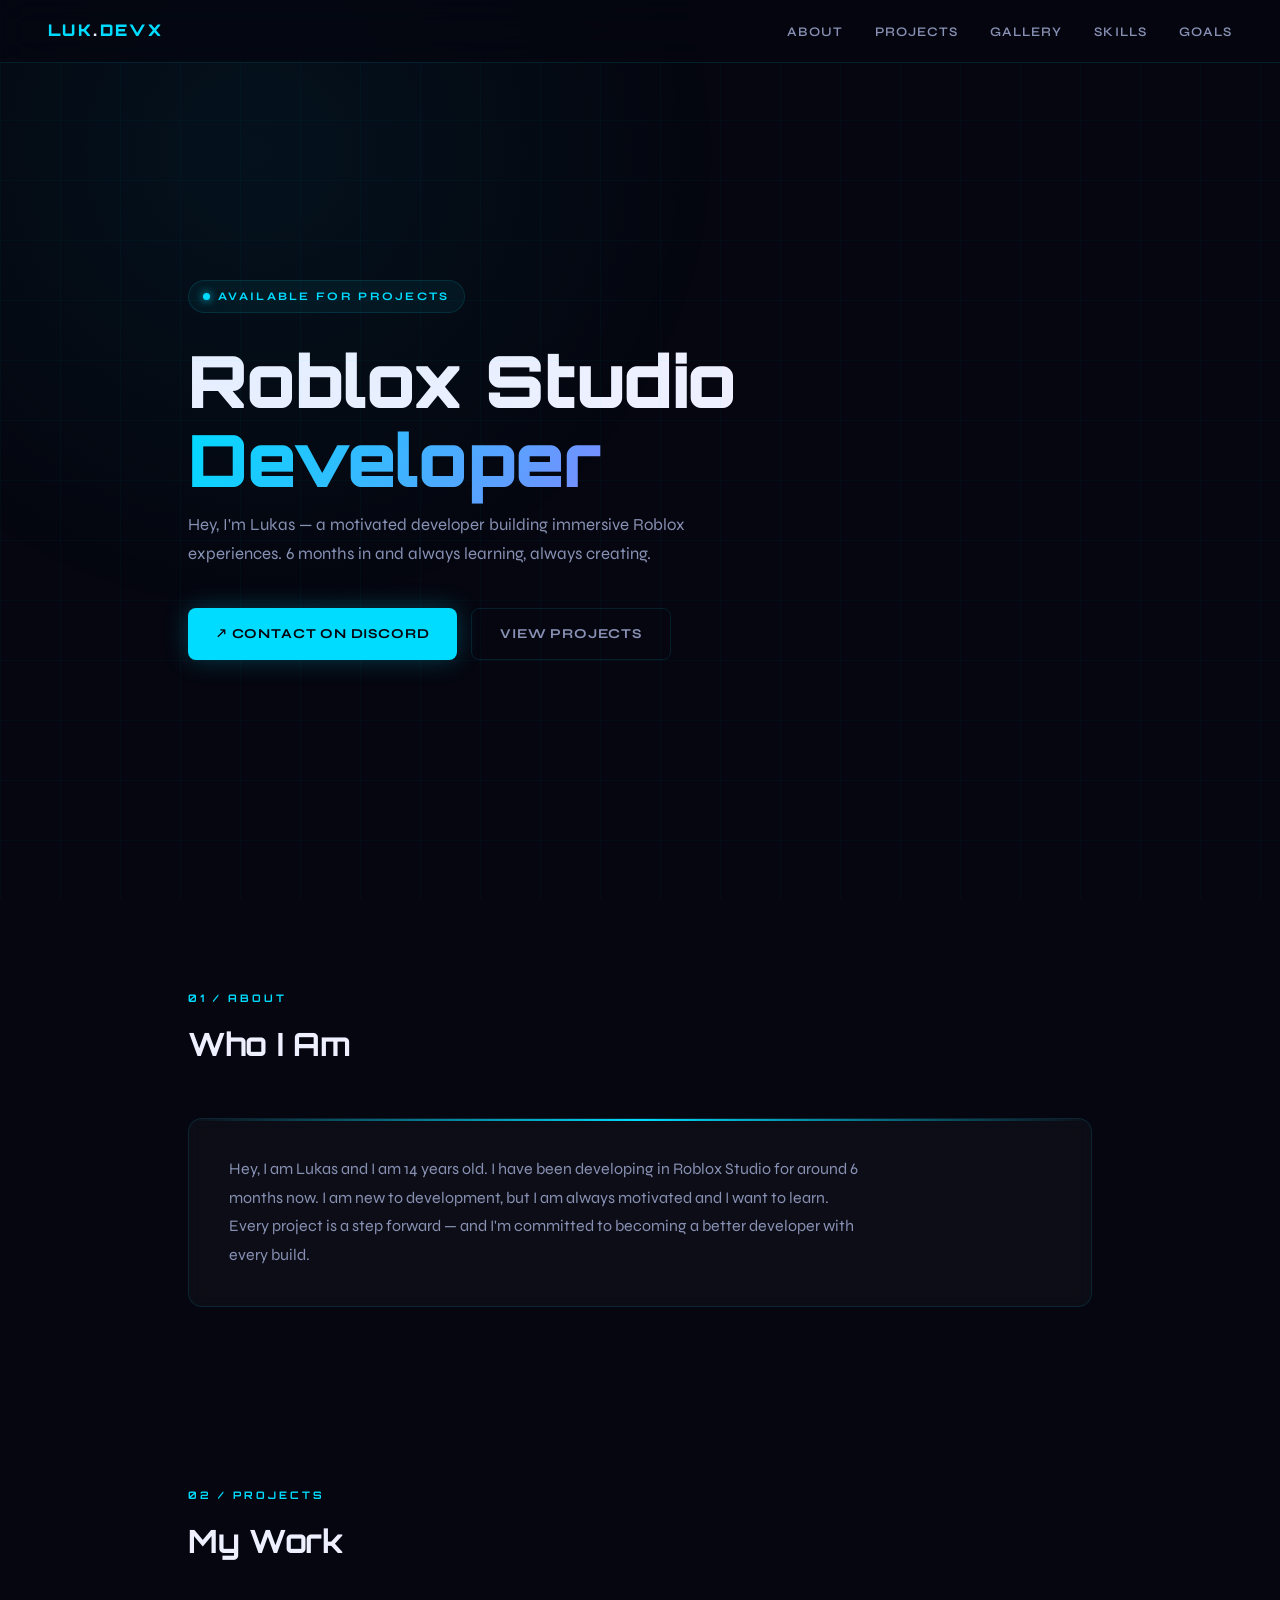
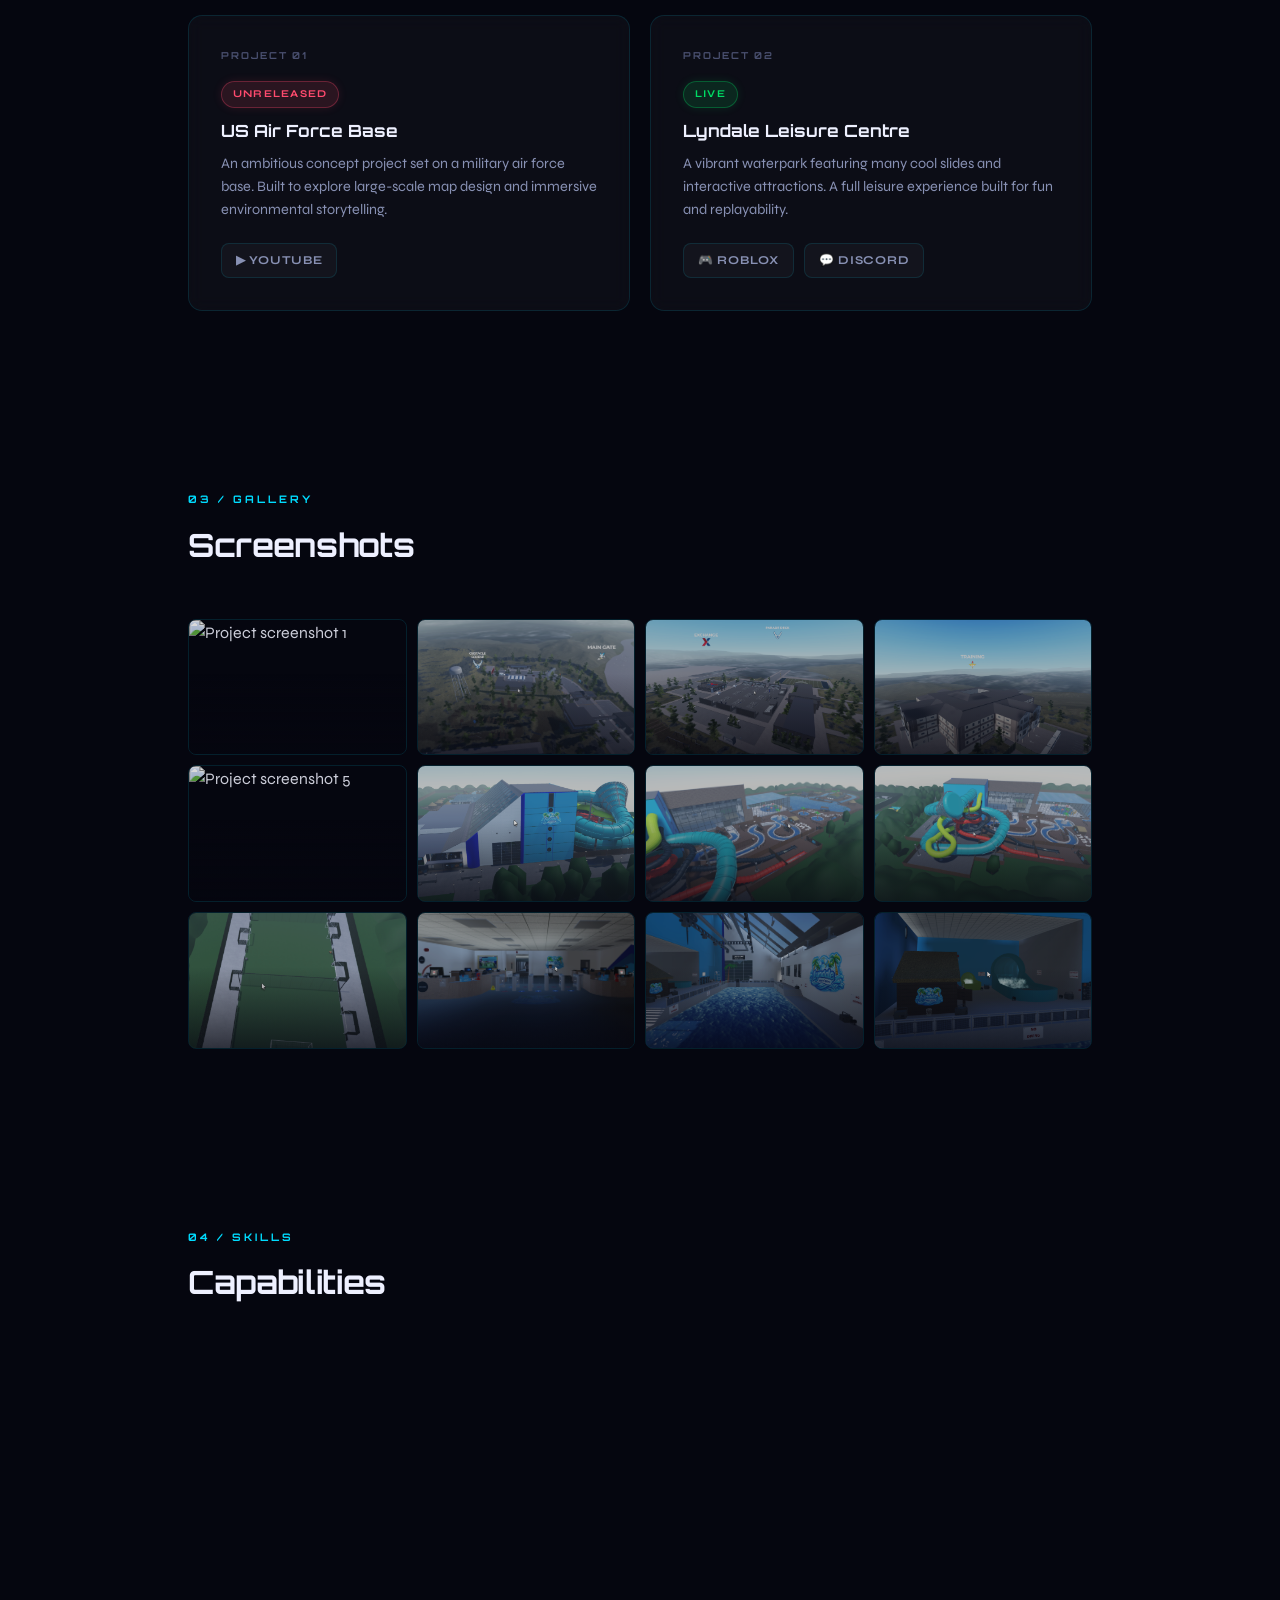
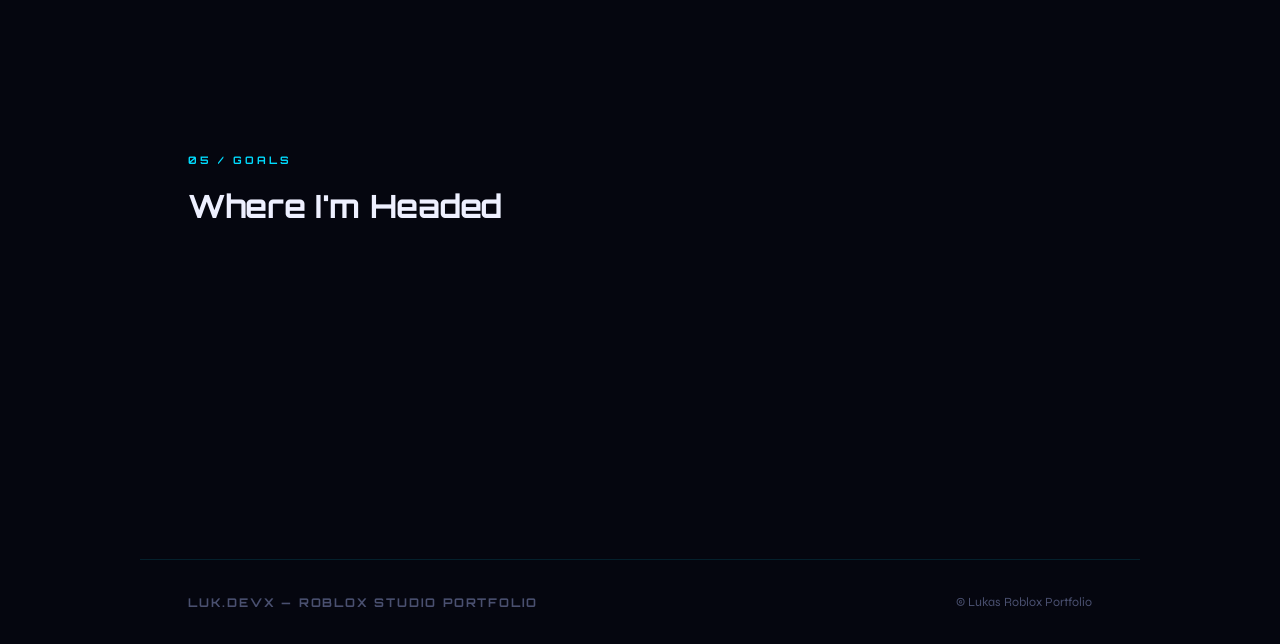
==== commit 037a7607: "Admin Panel: update index.html — 8.7.2026, 19:00:29" ====
--- a/index.html
+++ b/index.html
@@ -54,7 +54,7 @@
     <div class="projects-grid">
 
       <div class="project-card reveal">
-        
+        <div class="project-number">Project 01</div>
         <div class="project-status status-unreleased">Unreleased</div>
         <h3>US Air Force Base</h3>
         <p>An ambitious concept project set on a military air force base. Built to explore large-scale map design and immersive environmental storytelling.</p>
@@ -64,183 +64,13 @@
       </div>
 
       <div class="project-card reveal">
-        
+        <div class="project-number">Project 02</div>
         <div class="project-status status-live">Live</div>
         <h3>Lyndale Leisure Centre</h3>
         <p>A vibrant waterpark featuring many cool slides and interactive attractions. A full leisure experience built for fun and replayability.</p>
         <div class="project-links">
           <a href="https://www.roblox.com/share?code=e7cde0035ebd064c94f7192295b411d5&type=ExperienceDetails&stamp=1774806230069" target="_blank" class="link-chip">🎮 Roblox</a>
           <a href="https://discord.gg/x7XQ4q8MCt" target="_blank" class="link-chip">💬 Discord</a>
-        </div>
-      </div>
-
-      <div class="project-card reveal">
-        
-        <div class="project-status status-wip">Work In Progress</div>
-        <h3>SCP: Site Aurora</h3>
-        <p>An immersive SCP experience currently under development, featuring mysterious anomalies, secret facilities, and thrilling encounters. A unique adventure built for exploration, suspense, and replayability</p>
-        <div class="project-links">
-          <a href="https://discord.com/invite/CbZcAHNQ5Y" target="_blank" class="link-chip">💬 Discord</a>
-        </div>
-      </div>
-
-      <div class="project-card reveal">
-        
-        <div class="project-status status-wip">Work In Progress</div>
-        <h3>SCP: Site Aurora</h3>
-        <p>An immersive SCP experience currently under development, featuring mysterious anomalies, secret facilities, and thrilling encounters. A unique adventure built for exploration, suspense, and replayability</p>
-        <div class="project-links">
-          <a href="https://discord.com/invite/CbZcAHNQ5Y" target="_blank" class="link-chip">💬 Discord</a>
-        </div>
-      </div>
-
-      <div class="project-card reveal">
-        
-        <div class="project-status status-wip">Work In Progress</div>
-        <h3>SCP: Site Aurora</h3>
-        <p>An immersive SCP experience currently under development, featuring mysterious anomalies, secret facilities, and thrilling encounters. A unique adventure built for exploration, suspense, and replayability</p>
-        <div class="project-links">
-          <a href="https://discord.com/invite/CbZcAHNQ5Y" target="_blank" class="link-chip">💬 Discord</a>
-        </div>
-      </div>
-
-      <div class="project-card reveal">
-        
-        <div class="project-status status-wip">Work In Progress</div>
-        <h3>SCP: Site Aurora</h3>
-        <p>An immersive SCP experience currently under development, featuring mysterious anomalies, secret facilities, and thrilling encounters. A unique adventure built for exploration, suspense, and replayability</p>
-        <div class="project-links">
-          <a href="https://discord.com/invite/CbZcAHNQ5Y" target="_blank" class="link-chip">💬 Discord</a>
-        </div>
-      </div>
-
-      <div class="project-card reveal">
-        
-        <div class="project-status status-wip">Work In Progress</div>
-        <h3>SCP: Site Aurora</h3>
-        <p>An immersive SCP experience currently under development, featuring mysterious anomalies, secret facilities, and thrilling encounters. A unique adventure built for exploration, suspense, and replayability</p>
-        <div class="project-links">
-          <a href="https://discord.com/invite/CbZcAHNQ5Y" target="_blank" class="link-chip">💬 Discord</a>
-        </div>
-      </div>
-
-      <div class="project-card reveal">
-        
-        <div class="project-status status-wip">Work In Progress</div>
-        <h3>SCP: Site Aurora</h3>
-        <p>An immersive SCP experience currently under development, featuring mysterious anomalies, secret facilities, and thrilling encounters. A unique adventure built for exploration, suspense, and replayability</p>
-        <div class="project-links">
-          <a href="https://discord.com/invite/CbZcAHNQ5Y" target="_blank" class="link-chip">💬 Discord</a>
-        </div>
-      </div>
-
-      <div class="project-card reveal">
-        
-        <div class="project-status status-wip">Work In Progress</div>
-        <h3>SCP: Site Aurora</h3>
-        <p>An immersive SCP experience currently under development, featuring mysterious anomalies, secret facilities, and thrilling encounters. A unique adventure built for exploration, suspense, and replayability</p>
-        <div class="project-links">
-          <a href="https://discord.com/invite/CbZcAHNQ5Y" target="_blank" class="link-chip">💬 Discord</a>
-        </div>
-      </div>
-
-      <div class="project-card reveal">
-        
-        <div class="project-status status-wip">Work In Progress</div>
-        <h3>SCP: Site Aurora</h3>
-        <p>An immersive SCP experience currently under development, featuring mysterious anomalies, secret facilities, and thrilling encounters. A unique adventure built for exploration, suspense, and replayability</p>
-        <div class="project-links">
-          <a href="https://discord.com/invite/CbZcAHNQ5Y" target="_blank" class="link-chip">💬 Discord</a>
-        </div>
-      </div>
-
-      <div class="project-card reveal">
-        
-        <div class="project-status status-wip">Work In Progress</div>
-        <h3>SCP: Site Aurora</h3>
-        <p>An immersive SCP experience currently under development, featuring mysterious anomalies, secret facilities, and thrilling encounters. A unique adventure built for exploration, suspense, and replayability</p>
-        <div class="project-links">
-          <a href="https://discord.com/invite/CbZcAHNQ5Y" target="_blank" class="link-chip">💬 Discord</a>
-        </div>
-      </div>
-
-      <div class="project-card reveal">
-        
-        <div class="project-status status-wip">Work In Progress</div>
-        <h3>SCP: Site Aurora</h3>
-        <p>An immersive SCP experience currently under development, featuring mysterious anomalies, secret facilities, and thrilling encounters. A unique adventure built for exploration, suspense, and replayability</p>
-        <div class="project-links">
-          <a href="https://discord.com/invite/CbZcAHNQ5Y" target="_blank" class="link-chip">💬 Discord</a>
-        </div>
-      </div>
-
-      <div class="project-card reveal">
-        
-        <div class="project-status status-wip">Work In Progress</div>
-        <h3>SCP: Site Aurora</h3>
-        <p>An immersive SCP experience currently under development, featuring mysterious anomalies, secret facilities, and thrilling encounters. A unique adventure built for exploration, suspense, and replayability</p>
-        <div class="project-links">
-          <a href="https://discord.com/invite/CbZcAHNQ5Y" target="_blank" class="link-chip">💬 Discord</a>
-        </div>
-      </div>
-
-      <div class="project-card reveal">
-        
-        <div class="project-status status-wip">Work In Progress</div>
-        <h3>SCP: Site Aurora</h3>
-        <p>An immersive SCP experience currently under development, featuring mysterious anomalies, secret facilities, and thrilling encounters. A unique adventure built for exploration, suspense, and replayability</p>
-        <div class="project-links">
-          <a href="https://discord.com/invite/CbZcAHNQ5Y" target="_blank" class="link-chip">💬 Discord</a>
-        </div>
-      </div>
-
-      <div class="project-card reveal">
-        
-        <div class="project-status status-wip">Work In Progress</div>
-        <h3>SCP: Site Aurora</h3>
-        <p>An immersive SCP experience currently under development, featuring mysterious anomalies, secret facilities, and thrilling encounters. A unique adventure built for exploration, suspense, and replayability</p>
-        <div class="project-links">
-          <a href="https://discord.com/invite/CbZcAHNQ5Y" target="_blank" class="link-chip">💬 Discord</a>
-        </div>
-      </div>
-
-      <div class="project-card reveal">
-        
-        <div class="project-status status-wip">Work In Progress</div>
-        <h3>SCP: Site Aurora</h3>
-        <p>An immersive SCP experience currently under development, featuring mysterious anomalies, secret facilities, and thrilling encounters. A unique adventure built for exploration, suspense, and replayability</p>
-        <div class="project-links">
-          <a href="https://discord.com/invite/CbZcAHNQ5Y" target="_blank" class="link-chip">💬 Discord</a>
-        </div>
-      </div>
-
-      <div class="project-card reveal">
-        
-        <div class="project-status status-wip">Work In Progress</div>
-        <h3>SCP: Site Aurora</h3>
-        <p>An immersive SCP experience currently under development, featuring mysterious anomalies, secret facilities, and thrilling encounters. A unique adventure built for exploration, suspense, and replayability</p>
-        <div class="project-links">
-          <a href="https://discord.com/invite/CbZcAHNQ5Y" target="_blank" class="link-chip">💬 Discord</a>
-        </div>
-      </div>
-
-      <div class="project-card reveal">
-        
-        <div class="project-status status-wip">Work In Progress</div>
-        <h3>SCP: Site Aurora</h3>
-        <p>An immersive SCP experience currently under development, featuring mysterious anomalies, secret facilities, and thrilling encounters. A unique adventure built for exploration, suspense, and replayability</p>
-        <div class="project-links">
-          <a href="https://discord.com/invite/CbZcAHNQ5Y" target="_blank" class="link-chip">💬 Discord</a>
-        </div>
-      </div>
-
-      <div class="project-card reveal">
-        
-        <div class="project-status status-wip">Work In Progress</div>
-        <h3>SCP: Site Aurora</h3>
-        <p>An immersive SCP experience currently under development, featuring mysterious anomalies, secret facilities, and thrilling encounters. A unique adventure built for exploration, suspense, and replayability</p>
-        <div class="project-links">
-          <a href="https://discord.com/invite/CbZcAHNQ5Y" target="_blank" class="link-chip">💬 Discord</a>
         </div>
       </div>
 
@@ -287,21 +117,6 @@
       </div>
       <div class="gallery-item reveal" onclick="openLightbox('https://lukas-56376.github.io/Roblox_Studio_Portfolio/project12.png')">
         <img src="https://lukas-56376.github.io/Roblox_Studio_Portfolio/project12.png" alt="Project screenshot 12" loading="lazy" />
-      </div>
-      <div class="gallery-item reveal" onclick="openLightbox('[data-uri]